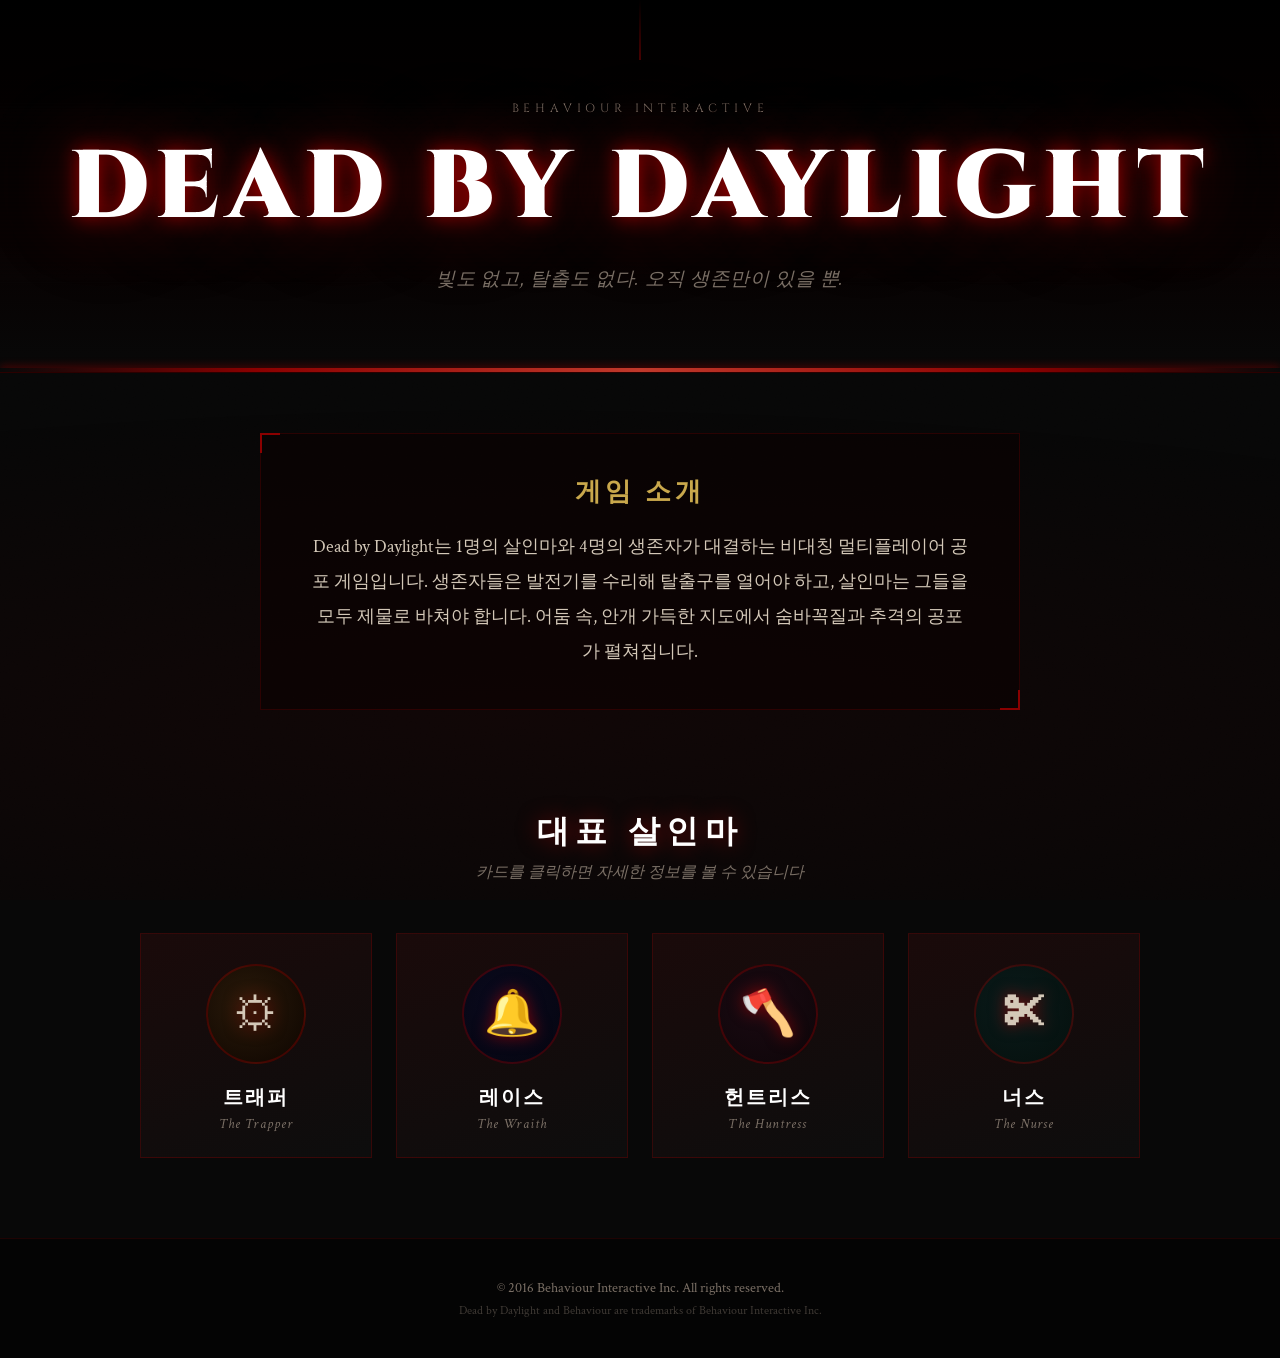
==== index.html @ eeb917d7 "Add Dead by Daylight homepage Co-Authored-By: Claude Sonnet 4.6 <noreply@anthropic.com>" ====
<!DOCTYPE html>
<html lang="ko">
<head>
  <meta charset="UTF-8" />
  <meta name="viewport" content="width=device-width, initial-scale=1.0" />
  <title>Dead by Daylight</title>
  <link rel="stylesheet" href="style.css" />
</head>
<body>

  <!-- 배경 안개 레이어 -->
  <div class="fog fog1"></div>
  <div class="fog fog2"></div>

  <!-- 헤더 -->
  <header>
    <div class="header-content">
      <p class="header-sub">BEHAVIOUR INTERACTIVE</p>
      <h1 class="title">DEAD BY DAYLIGHT</h1>
      <p class="header-desc">빛도 없고, 탈출도 없다. 오직 생존만이 있을 뿐.</p>
    </div>
    <div class="blood-drip"></div>
  </header>

  <!-- 소개 섹션 -->
  <section class="intro">
    <div class="intro-box">
      <h2>게임 소개</h2>
      <p>
        Dead by Daylight는 1명의 살인마와 4명의 생존자가 대결하는 비대칭 멀티플레이어 공포 게임입니다.
        생존자들은 발전기를 수리해 탈출구를 열어야 하고, 살인마는 그들을 모두 제물로 바쳐야 합니다.
        어둠 속, 안개 가득한 지도에서 숨바꼭질과 추격의 공포가 펼쳐집니다.
      </p>
    </div>
  </section>

  <!-- 살인마 섹션 -->
  <section class="killers-section">
    <h2 class="section-title">대표 살인마</h2>
    <p class="section-sub">카드를 클릭하면 자세한 정보를 볼 수 있습니다</p>
    <div class="killers-grid">

      <div class="killer-card" data-killer="trapper">
        <div class="card-icon trapper-icon">
          <div class="icon-symbol">⚙</div>
        </div>
        <div class="card-info">
          <h3>트래퍼</h3>
          <p class="card-sub">The Trapper</p>
        </div>
        <div class="card-overlay">클릭하여 보기</div>
      </div>

      <div class="killer-card" data-killer="wraith">
        <div class="card-icon wraith-icon">
          <div class="icon-symbol">🔔</div>
        </div>
        <div class="card-info">
          <h3>레이스</h3>
          <p class="card-sub">The Wraith</p>
        </div>
        <div class="card-overlay">클릭하여 보기</div>
      </div>

      <div class="killer-card" data-killer="huntress">
        <div class="card-icon huntress-icon">
          <div class="icon-symbol">🪓</div>
        </div>
        <div class="card-info">
          <h3>헌트리스</h3>
          <p class="card-sub">The Huntress</p>
        </div>
        <div class="card-overlay">클릭하여 보기</div>
      </div>

      <div class="killer-card" data-killer="nurse">
        <div class="card-icon nurse-icon">
          <div class="icon-symbol">✂</div>
        </div>
        <div class="card-info">
          <h3>너스</h3>
          <p class="card-sub">The Nurse</p>
        </div>
        <div class="card-overlay">클릭하여 보기</div>
      </div>

    </div>
  </section>

  <!-- 모달 -->
  <div class="modal-overlay" id="modal">
    <div class="modal-box">
      <button class="modal-close" id="modalClose">✕</button>
      <div class="modal-inner">
        <div class="modal-portrait" id="modalPortrait">
          <div class="portrait-icon" id="portraitIcon"></div>
        </div>
        <div class="modal-details">
          <p class="modal-en" id="modalEn"></p>
          <h2 class="modal-name" id="modalName"></h2>
          <div class="modal-divider"></div>
          <p class="modal-power-label">고유 능력</p>
          <p class="modal-power" id="modalPower"></p>
          <div class="modal-divider"></div>
          <p class="modal-desc" id="modalDesc"></p>
        </div>
      </div>
    </div>
  </div>

  <!-- 푸터 -->
  <footer>
    <p>© 2016 Behaviour Interactive Inc. All rights reserved.</p>
    <p class="footer-sub">Dead by Daylight and Behaviour are trademarks of Behaviour Interactive Inc.</p>
  </footer>

  <script src="script.js"></script>
</body>
</html>
---- style.css ----
@import url('https://fonts.googleapis.com/css2?family=Cinzel:wght@400;700;900&family=Crimson+Text:ital,wght@0,400;0,600;1,400&display=swap');

*, *::before, *::after {
  box-sizing: border-box;
  margin: 0;
  padding: 0;
}

:root {
  --red: #8b0000;
  --red-light: #c0392b;
  --red-glow: #ff2200;
  --gold: #c9a84c;
  --dark: #080808;
  --dark2: #111111;
  --dark3: #1a1a1a;
  --fog: rgba(30, 10, 10, 0.85);
  --text: #d4c8b8;
  --text-dim: #7a6f65;
}

html {
  scroll-behavior: smooth;
}

body {
  background-color: var(--dark);
  color: var(--text);
  font-family: 'Crimson Text', serif;
  overflow-x: hidden;
  min-height: 100vh;
}

/* 안개 애니메이션 */
.fog {
  position: fixed;
  top: 0; left: 0;
  width: 200%;
  height: 100%;
  pointer-events: none;
  z-index: 0;
  background: radial-gradient(ellipse at center, transparent 30%, rgba(8,0,0,0.6) 100%);
}
.fog1 {
  background: url("data:image/svg+xml,%3Csvg xmlns='http://www.w3.org/2000/svg' width='800' height='600'%3E%3Cfilter id='noise'%3E%3CfeTurbulence type='fractalNoise' baseFrequency='0.65' numOctaves='3' stitchTiles='stitch'/%3E%3C/filter%3E%3Crect width='800' height='600' filter='url(%23noise)' opacity='0.06'/%3E%3C/svg%3E") repeat;
  opacity: 0.15;
  animation: driftFog1 40s linear infinite;
}
.fog2 {
  background: radial-gradient(ellipse 80% 50% at 20% 80%, rgba(80,0,0,0.12) 0%, transparent 70%),
              radial-gradient(ellipse 60% 40% at 80% 20%, rgba(60,0,0,0.1) 0%, transparent 70%);
  animation: driftFog2 60s linear infinite;
}
@keyframes driftFog1 {
  0% { transform: translateX(0); }
  100% { transform: translateX(-50%); }
}
@keyframes driftFog2 {
  0% { transform: translateX(0) translateY(0); }
  50% { transform: translateX(-5%) translateY(3%); }
  100% { transform: translateX(0) translateY(0); }
}

/* 헤더 */
header {
  position: relative;
  text-align: center;
  padding: 100px 20px 80px;
  background:
    linear-gradient(to bottom, rgba(0,0,0,0.95) 0%, rgba(8,0,0,0.8) 60%, var(--dark) 100%),
    repeating-linear-gradient(
      0deg,
      transparent,
      transparent 2px,
      rgba(139,0,0,0.03) 2px,
      rgba(139,0,0,0.03) 4px
    );
  border-bottom: 1px solid rgba(139,0,0,0.3);
  overflow: hidden;
  z-index: 1;
}

header::before {
  content: '';
  position: absolute;
  top: 0; left: 50%;
  transform: translateX(-50%);
  width: 1px;
  height: 60px;
  background: linear-gradient(to bottom, transparent, var(--red));
}

.header-content {
  position: relative;
  z-index: 2;
}

.header-sub {
  font-family: 'Cinzel', serif;
  font-size: 0.75rem;
  letter-spacing: 0.4em;
  color: var(--text-dim);
  margin-bottom: 20px;
}

.title {
  font-family: 'Cinzel', serif;
  font-size: clamp(2.5rem, 8vw, 6rem);
  font-weight: 900;
  letter-spacing: 0.08em;
  color: #fff;
  text-shadow:
    0 0 20px rgba(200,0,0,0.8),
    0 0 60px rgba(139,0,0,0.5),
    0 0 100px rgba(139,0,0,0.3);
  line-height: 1.1;
  margin-bottom: 24px;
}

.header-desc {
  font-size: 1.2rem;
  font-style: italic;
  color: var(--text-dim);
  letter-spacing: 0.05em;
}

.blood-drip {
  position: absolute;
  bottom: 0; left: 0; right: 0;
  height: 4px;
  background: linear-gradient(to right,
    transparent 0%, var(--red) 20%,
    var(--red-light) 50%,
    var(--red) 80%, transparent 100%);
  box-shadow: 0 0 10px var(--red);
}

/* 소개 */
.intro {
  position: relative;
  z-index: 1;
  padding: 60px 20px;
  display: flex;
  justify-content: center;
}

.intro-box {
  max-width: 760px;
  text-align: center;
  padding: 40px 50px;
  border: 1px solid rgba(139,0,0,0.25);
  background: rgba(10,0,0,0.5);
  position: relative;
}

.intro-box::before,
.intro-box::after {
  content: '';
  position: absolute;
  width: 20px; height: 20px;
  border-color: var(--red);
  border-style: solid;
}
.intro-box::before {
  top: -1px; left: -1px;
  border-width: 2px 0 0 2px;
}
.intro-box::after {
  bottom: -1px; right: -1px;
  border-width: 0 2px 2px 0;
}

.intro-box h2 {
  font-family: 'Cinzel', serif;
  font-size: 1.6rem;
  color: var(--gold);
  letter-spacing: 0.15em;
  margin-bottom: 20px;
}

.intro-box p {
  font-size: 1.15rem;
  line-height: 1.9;
  color: var(--text);
}

/* 살인마 섹션 */
.killers-section {
  position: relative;
  z-index: 1;
  padding: 40px 20px 80px;
  text-align: center;
}

.section-title {
  font-family: 'Cinzel', serif;
  font-size: 2rem;
  color: #fff;
  letter-spacing: 0.2em;
  margin-bottom: 8px;
  text-shadow: 0 0 20px rgba(200,0,0,0.5);
}

.section-sub {
  color: var(--text-dim);
  font-style: italic;
  margin-bottom: 50px;
  font-size: 1rem;
}

.killers-grid {
  display: grid;
  grid-template-columns: repeat(auto-fit, minmax(220px, 1fr));
  gap: 24px;
  max-width: 1000px;
  margin: 0 auto;
}

/* 킬러 카드 */
.killer-card {
  position: relative;
  background: linear-gradient(160deg, #1a0a0a 0%, #0d0d0d 100%);
  border: 1px solid rgba(139,0,0,0.3);
  cursor: pointer;
  overflow: hidden;
  transition: transform 0.3s ease, box-shadow 0.3s ease, border-color 0.3s ease;
  padding: 30px 20px 24px;
}

.killer-card::before {
  content: '';
  position: absolute;
  top: 0; left: 0; right: 0;
  height: 2px;
  background: linear-gradient(to right, transparent, var(--red), transparent);
  transform: scaleX(0);
  transition: transform 0.3s ease;
}

.killer-card:hover {
  transform: translateY(-6px);
  border-color: var(--red);
  box-shadow: 0 8px 30px rgba(139,0,0,0.4), 0 0 60px rgba(139,0,0,0.1);
}

.killer-card:hover::before {
  transform: scaleX(1);
}

.card-icon {
  width: 100px;
  height: 100px;
  border-radius: 50%;
  margin: 0 auto 20px;
  display: flex;
  align-items: center;
  justify-content: center;
  position: relative;
  border: 2px solid rgba(139,0,0,0.4);
  transition: box-shadow 0.3s ease;
}

.killer-card:hover .card-icon {
  box-shadow: 0 0 20px rgba(139,0,0,0.6);
}

.trapper-icon  { background: radial-gradient(circle at 40% 40%, #2a1a0a, #0d0500); }
.wraith-icon   { background: radial-gradient(circle at 40% 40%, #0a0a1e, #050510); }
.huntress-icon { background: radial-gradient(circle at 40% 40%, #1a0a12, #0d0508); }
.nurse-icon    { background: radial-gradient(circle at 40% 40%, #0a1a1a, #05100d); }

.icon-symbol {
  font-size: 2.8rem;
  filter: drop-shadow(0 0 8px rgba(200,0,0,0.6));
}

.card-info h3 {
  font-family: 'Cinzel', serif;
  font-size: 1.25rem;
  color: #fff;
  margin-bottom: 4px;
  letter-spacing: 0.1em;
}

.card-sub {
  font-size: 0.85rem;
  color: var(--text-dim);
  letter-spacing: 0.08em;
  font-style: italic;
}

.card-overlay {
  position: absolute;
  inset: 0;
  background: rgba(100,0,0,0.0);
  display: flex;
  align-items: flex-end;
  justify-content: center;
  padding-bottom: 16px;
  font-size: 0.8rem;
  letter-spacing: 0.1em;
  color: rgba(255,255,255,0);
  transition: all 0.3s ease;
}

.killer-card:hover .card-overlay {
  background: rgba(100,0,0,0.08);
  color: rgba(200,150,150,0.8);
}

/* 모달 */
.modal-overlay {
  position: fixed;
  inset: 0;
  background: rgba(0,0,0,0.88);
  z-index: 1000;
  display: flex;
  align-items: center;
  justify-content: center;
  padding: 20px;
  opacity: 0;
  pointer-events: none;
  transition: opacity 0.3s ease;
}

.modal-overlay.active {
  opacity: 1;
  pointer-events: all;
}

.modal-box {
  position: relative;
  background: linear-gradient(135deg, #120505 0%, #0a0a0a 50%, #050512 100%);
  border: 1px solid rgba(139,0,0,0.5);
  max-width: 750px;
  width: 100%;
  box-shadow:
    0 0 40px rgba(139,0,0,0.3),
    0 20px 60px rgba(0,0,0,0.8);
  transform: translateY(20px) scale(0.97);
  transition: transform 0.3s ease;
  overflow: hidden;
}

.modal-overlay.active .modal-box {
  transform: translateY(0) scale(1);
}

.modal-box::before {
  content: '';
  position: absolute;
  top: 0; left: 0; right: 0;
  height: 2px;
  background: linear-gradient(to right, transparent, var(--red-light), transparent);
}

.modal-close {
  position: absolute;
  top: 14px; right: 16px;
  background: none;
  border: 1px solid rgba(139,0,0,0.3);
  color: var(--text-dim);
  width: 32px; height: 32px;
  cursor: pointer;
  font-size: 0.9rem;
  transition: all 0.2s;
  z-index: 10;
}

.modal-close:hover {
  border-color: var(--red);
  color: #fff;
  background: rgba(139,0,0,0.2);
}

.modal-inner {
  display: flex;
  gap: 0;
}

/* 초상화 영역 */
.modal-portrait {
  width: 240px;
  min-height: 340px;
  flex-shrink: 0;
  display: flex;
  align-items: center;
  justify-content: center;
  position: relative;
  overflow: hidden;
}

.modal-portrait::after {
  content: '';
  position: absolute;
  right: 0; top: 0; bottom: 0;
  width: 1px;
  background: linear-gradient(to bottom, transparent, var(--red), transparent);
}

.portrait-icon {
  font-size: 7rem;
  filter: drop-shadow(0 0 20px rgba(200,0,0,0.7));
  animation: pulseGlow 3s ease-in-out infinite;
}

@keyframes pulseGlow {
  0%, 100% { filter: drop-shadow(0 0 15px rgba(200,0,0,0.6)); }
  50% { filter: drop-shadow(0 0 30px rgba(200,0,0,0.9)); }
}

/* 모달 내용 */
.modal-details {
  flex: 1;
  padding: 40px 36px 36px;
}

.modal-en {
  font-size: 0.8rem;
  letter-spacing: 0.3em;
  color: var(--red-light);
  margin-bottom: 6px;
  text-transform: uppercase;
}

.modal-name {
  font-family: 'Cinzel', serif;
  font-size: 2.2rem;
  color: #fff;
  font-weight: 700;
  margin-bottom: 20px;
  text-shadow: 0 0 15px rgba(200,0,0,0.4);
}

.modal-divider {
  height: 1px;
  background: linear-gradient(to right, var(--red), transparent);
  margin: 16px 0;
}

.modal-power-label {
  font-size: 0.78rem;
  letter-spacing: 0.2em;
  color: var(--gold);
  margin-bottom: 6px;
  text-transform: uppercase;
}

.modal-power {
  font-size: 1rem;
  color: var(--text);
  font-weight: 600;
  margin-bottom: 4px;
}

.modal-desc {
  font-size: 1.05rem;
  line-height: 1.85;
  color: #9e9088;
  font-style: italic;
}

/* 배경 테마별 */
.modal-portrait.trapper-bg  { background: radial-gradient(circle at center, #2a1500 0%, #080300 100%); }
.modal-portrait.wraith-bg   { background: radial-gradient(circle at center, #050520 0%, #020208 100%); }
.modal-portrait.huntress-bg { background: radial-gradient(circle at center, #200510 0%, #080202 100%); }
.modal-portrait.nurse-bg    { background: radial-gradient(circle at center, #051515 0%, #020808 100%); }

/* 푸터 */
footer {
  position: relative;
  z-index: 1;
  text-align: center;
  padding: 40px 20px;
  border-top: 1px solid rgba(139,0,0,0.2);
  color: var(--text-dim);
  font-size: 0.85rem;
  background: rgba(0,0,0,0.5);
}

.footer-sub {
  margin-top: 6px;
  font-size: 0.75rem;
  opacity: 0.5;
}

/* 반응형 */
@media (max-width: 600px) {
  .modal-inner { flex-direction: column; }
  .modal-portrait { width: 100%; min-height: 180px; }
  .modal-portrait::after { display: none; }
  .intro-box { padding: 28px 24px; }
}
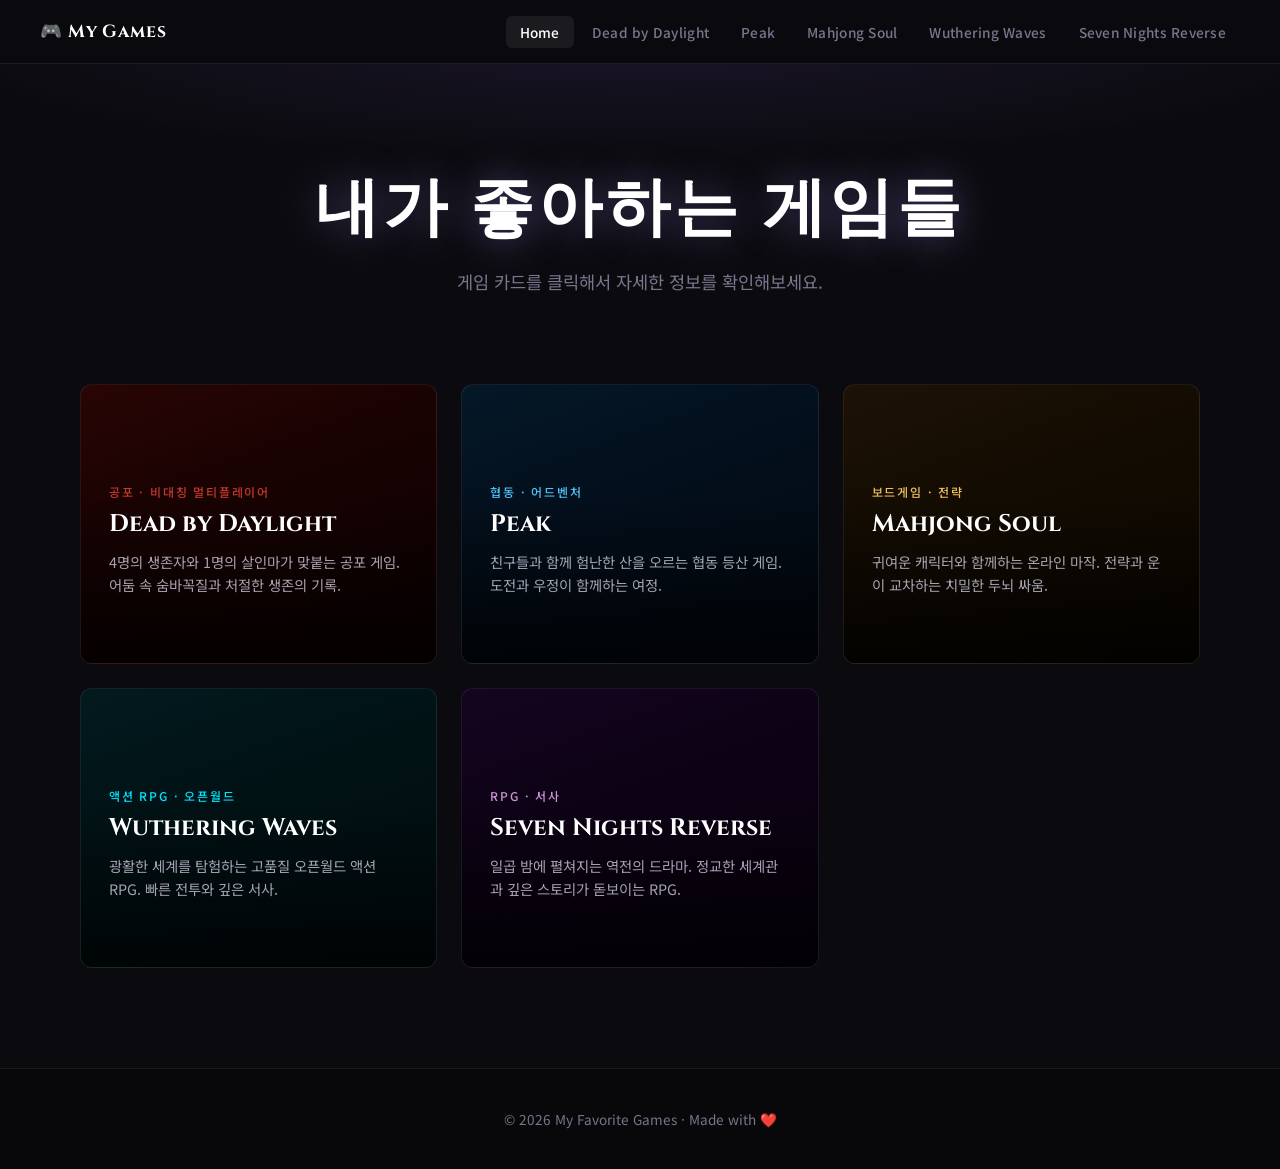
==== commit 37540415: "Rebuild site as multi-game showcase with navigation Replace single DBD page with a full multi-game w" ====
--- a/index.html
+++ b/index.html
@@ -3,115 +3,82 @@
 <head>
   <meta charset="UTF-8" />
   <meta name="viewport" content="width=device-width, initial-scale=1.0" />
-  <title>Dead by Daylight</title>
+  <title>My Favorite Games</title>
   <link rel="stylesheet" href="style.css" />
 </head>
 <body>
 
-  <!-- 배경 안개 레이어 -->
-  <div class="fog fog1"></div>
-  <div class="fog fog2"></div>
+  <nav class="navbar">
+    <div class="nav-logo">🎮 My Games</div>
+    <ul class="nav-links">
+      <li><a href="index.html" class="active">Home</a></li>
+      <li><a href="dbd.html">Dead by Daylight</a></li>
+      <li><a href="peak.html">Peak</a></li>
+      <li><a href="mahjong.html">Mahjong Soul</a></li>
+      <li><a href="wuthering.html">Wuthering Waves</a></li>
+      <li><a href="seven.html">Seven Nights Reverse</a></li>
+    </ul>
+    <div class="hamburger" onclick="toggleMenu()">&#9776;</div>
+  </nav>
 
-  <!-- 헤더 -->
-  <header>
-    <div class="header-content">
-      <p class="header-sub">BEHAVIOUR INTERACTIVE</p>
-      <h1 class="title">DEAD BY DAYLIGHT</h1>
-      <p class="header-desc">빛도 없고, 탈출도 없다. 오직 생존만이 있을 뿐.</p>
-    </div>
-    <div class="blood-drip"></div>
-  </header>
+  <main>
+    <section class="hero">
+      <h1>내가 좋아하는 게임들</h1>
+      <p>게임 카드를 클릭해서 자세한 정보를 확인해보세요.</p>
+    </section>
 
-  <!-- 소개 섹션 -->
-  <section class="intro">
-    <div class="intro-box">
-      <h2>게임 소개</h2>
-      <p>
-        Dead by Daylight는 1명의 살인마와 4명의 생존자가 대결하는 비대칭 멀티플레이어 공포 게임입니다.
-        생존자들은 발전기를 수리해 탈출구를 열어야 하고, 살인마는 그들을 모두 제물로 바쳐야 합니다.
-        어둠 속, 안개 가득한 지도에서 숨바꼭질과 추격의 공포가 펼쳐집니다.
-      </p>
-    </div>
-  </section>
+    <section class="game-grid">
 
-  <!-- 살인마 섹션 -->
-  <section class="killers-section">
-    <h2 class="section-title">대표 살인마</h2>
-    <p class="section-sub">카드를 클릭하면 자세한 정보를 볼 수 있습니다</p>
-    <div class="killers-grid">
+      <a href="dbd.html" class="game-card dbd">
+        <div class="card-overlay">
+          <div class="card-genre">공포 · 비대칭 멀티플레이어</div>
+          <h2>Dead by Daylight</h2>
+          <p>4명의 생존자와 1명의 살인마가 맞붙는 공포 게임. 어둠 속 숨바꼭질과 처절한 생존의 기록.</p>
+          <span class="card-btn">자세히 보기 →</span>
+        </div>
+      </a>
 
-      <div class="killer-card" data-killer="trapper">
-        <div class="card-icon trapper-icon">
-          <div class="icon-symbol">⚙</div>
+      <a href="peak.html" class="game-card peak">
+        <div class="card-overlay">
+          <div class="card-genre">협동 · 어드벤처</div>
+          <h2>Peak</h2>
+          <p>친구들과 함께 험난한 산을 오르는 협동 등산 게임. 도전과 우정이 함께하는 여정.</p>
+          <span class="card-btn">자세히 보기 →</span>
         </div>
-        <div class="card-info">
-          <h3>트래퍼</h3>
-          <p class="card-sub">The Trapper</p>
+      </a>
+
+      <a href="mahjong.html" class="game-card mahjong">
+        <div class="card-overlay">
+          <div class="card-genre">보드게임 · 전략</div>
+          <h2>Mahjong Soul</h2>
+          <p>귀여운 캐릭터와 함께하는 온라인 마작. 전략과 운이 교차하는 치밀한 두뇌 싸움.</p>
+          <span class="card-btn">자세히 보기 →</span>
         </div>
-        <div class="card-overlay">클릭하여 보기</div>
-      </div>
+      </a>
 
-      <div class="killer-card" data-killer="wraith">
-        <div class="card-icon wraith-icon">
-          <div class="icon-symbol">🔔</div>
+      <a href="wuthering.html" class="game-card wuthering">
+        <div class="card-overlay">
+          <div class="card-genre">액션 RPG · 오픈월드</div>
+          <h2>Wuthering Waves</h2>
+          <p>광활한 세계를 탐험하는 고품질 오픈월드 액션 RPG. 빠른 전투와 깊은 서사.</p>
+          <span class="card-btn">자세히 보기 →</span>
         </div>
-        <div class="card-info">
-          <h3>레이스</h3>
-          <p class="card-sub">The Wraith</p>
+      </a>
+
+      <a href="seven.html" class="game-card seven">
+        <div class="card-overlay">
+          <div class="card-genre">RPG · 서사</div>
+          <h2>Seven Nights Reverse</h2>
+          <p>일곱 밤에 펼쳐지는 역전의 드라마. 정교한 세계관과 깊은 스토리가 돋보이는 RPG.</p>
+          <span class="card-btn">자세히 보기 →</span>
         </div>
-        <div class="card-overlay">클릭하여 보기</div>
-      </div>
+      </a>
 
-      <div class="killer-card" data-killer="huntress">
-        <div class="card-icon huntress-icon">
-          <div class="icon-symbol">🪓</div>
-        </div>
-        <div class="card-info">
-          <h3>헌트리스</h3>
-          <p class="card-sub">The Huntress</p>
-        </div>
-        <div class="card-overlay">클릭하여 보기</div>
-      </div>
+    </section>
+  </main>
 
-      <div class="killer-card" data-killer="nurse">
-        <div class="card-icon nurse-icon">
-          <div class="icon-symbol">✂</div>
-        </div>
-        <div class="card-info">
-          <h3>너스</h3>
-          <p class="card-sub">The Nurse</p>
-        </div>
-        <div class="card-overlay">클릭하여 보기</div>
-      </div>
-
-    </div>
-  </section>
-
-  <!-- 모달 -->
-  <div class="modal-overlay" id="modal">
-    <div class="modal-box">
-      <button class="modal-close" id="modalClose">✕</button>
-      <div class="modal-inner">
-        <div class="modal-portrait" id="modalPortrait">
-          <div class="portrait-icon" id="portraitIcon"></div>
-        </div>
-        <div class="modal-details">
-          <p class="modal-en" id="modalEn"></p>
-          <h2 class="modal-name" id="modalName"></h2>
-          <div class="modal-divider"></div>
-          <p class="modal-power-label">고유 능력</p>
-          <p class="modal-power" id="modalPower"></p>
-          <div class="modal-divider"></div>
-          <p class="modal-desc" id="modalDesc"></p>
-        </div>
-      </div>
-    </div>
-  </div>
-
-  <!-- 푸터 -->
   <footer>
-    <p>© 2016 Behaviour Interactive Inc. All rights reserved.</p>
-    <p class="footer-sub">Dead by Daylight and Behaviour are trademarks of Behaviour Interactive Inc.</p>
+    <p>© 2026 My Favorite Games · Made with ❤️</p>
   </footer>
 
   <script src="script.js"></script>
--- a/style.css
+++ b/style.css
@@ -1,493 +1,430 @@
-@import url('https://fonts.googleapis.com/css2?family=Cinzel:wght@400;700;900&family=Crimson+Text:ital,wght@0,400;0,600;1,400&display=swap');
-
-*, *::before, *::after {
-  box-sizing: border-box;
-  margin: 0;
-  padding: 0;
-}
+@import url('https://fonts.googleapis.com/css2?family=Cinzel:wght@400;700;900&family=Noto+Sans+KR:wght@300;400;500;700&display=swap');
+
+*, *::before, *::after { box-sizing: border-box; margin: 0; padding: 0; }
 
 :root {
-  --red: #8b0000;
-  --red-light: #c0392b;
-  --red-glow: #ff2200;
-  --gold: #c9a84c;
-  --dark: #080808;
-  --dark2: #111111;
-  --dark3: #1a1a1a;
-  --fog: rgba(30, 10, 10, 0.85);
-  --text: #d4c8b8;
-  --text-dim: #7a6f65;
-}
-
-html {
-  scroll-behavior: smooth;
-}
+  --dark:   #0b0b0f;
+  --dark2:  #13131a;
+  --dark3:  #1c1c28;
+  --border: rgba(255,255,255,0.08);
+  --text:   #d8d4e8;
+  --dim:    #7a748c;
+  --accent: #a78bfa;
+}
+
+html { scroll-behavior: smooth; }
 
 body {
-  background-color: var(--dark);
+  background: var(--dark);
   color: var(--text);
-  font-family: 'Crimson Text', serif;
+  font-family: 'Noto Sans KR', sans-serif;
+  min-height: 100vh;
   overflow-x: hidden;
-  min-height: 100vh;
-}
-
-/* 안개 애니메이션 */
-.fog {
-  position: fixed;
-  top: 0; left: 0;
-  width: 200%;
-  height: 100%;
-  pointer-events: none;
-  z-index: 0;
-  background: radial-gradient(ellipse at center, transparent 30%, rgba(8,0,0,0.6) 100%);
-}
-.fog1 {
-  background: url("data:image/svg+xml,%3Csvg xmlns='http://www.w3.org/2000/svg' width='800' height='600'%3E%3Cfilter id='noise'%3E%3CfeTurbulence type='fractalNoise' baseFrequency='0.65' numOctaves='3' stitchTiles='stitch'/%3E%3C/filter%3E%3Crect width='800' height='600' filter='url(%23noise)' opacity='0.06'/%3E%3C/svg%3E") repeat;
-  opacity: 0.15;
-  animation: driftFog1 40s linear infinite;
-}
-.fog2 {
-  background: radial-gradient(ellipse 80% 50% at 20% 80%, rgba(80,0,0,0.12) 0%, transparent 70%),
-              radial-gradient(ellipse 60% 40% at 80% 20%, rgba(60,0,0,0.1) 0%, transparent 70%);
-  animation: driftFog2 60s linear infinite;
-}
-@keyframes driftFog1 {
-  0% { transform: translateX(0); }
-  100% { transform: translateX(-50%); }
-}
-@keyframes driftFog2 {
-  0% { transform: translateX(0) translateY(0); }
-  50% { transform: translateX(-5%) translateY(3%); }
-  100% { transform: translateX(0) translateY(0); }
-}
-
-/* 헤더 */
-header {
+}
+
+/* ── NAVBAR ─────────────────────────────────── */
+.navbar {
+  position: sticky;
+  top: 0;
+  z-index: 500;
+  display: flex;
+  align-items: center;
+  justify-content: space-between;
+  padding: 0 40px;
+  height: 64px;
+  background: rgba(11,11,15,0.92);
+  backdrop-filter: blur(12px);
+  border-bottom: 1px solid var(--border);
+}
+
+.nav-logo {
+  font-family: 'Cinzel', serif;
+  font-size: 1.1rem;
+  font-weight: 700;
+  color: #fff;
+  letter-spacing: 0.05em;
+  white-space: nowrap;
+}
+
+.nav-links {
+  display: flex;
+  gap: 4px;
+  list-style: none;
+  flex-wrap: wrap;
+  justify-content: flex-end;
+}
+
+.nav-links a {
+  display: block;
+  padding: 6px 14px;
+  color: var(--dim);
+  text-decoration: none;
+  font-size: 0.85rem;
+  font-weight: 500;
+  letter-spacing: 0.02em;
+  border-radius: 6px;
+  transition: color 0.2s, background 0.2s;
+  white-space: nowrap;
+}
+
+.nav-links a:hover,
+.nav-links a.active {
+  color: #fff;
+  background: rgba(255,255,255,0.07);
+}
+
+.hamburger {
+  display: none;
+  font-size: 1.5rem;
+  cursor: pointer;
+  color: var(--text);
+  user-select: none;
+}
+
+/* ── HOME HERO ───────────────────────────────── */
+.hero {
+  text-align: center;
+  padding: 100px 20px 70px;
+  background: radial-gradient(ellipse 80% 60% at 50% -10%, rgba(120,80,200,0.15) 0%, transparent 70%);
+}
+
+.hero h1 {
+  font-family: 'Cinzel', serif;
+  font-size: clamp(2rem, 6vw, 4rem);
+  font-weight: 900;
+  color: #fff;
+  letter-spacing: 0.06em;
+  margin-bottom: 16px;
+  text-shadow: 0 0 40px rgba(167,139,250,0.4);
+}
+
+.hero p {
+  font-size: 1.1rem;
+  color: var(--dim);
+}
+
+/* ── GAME GRID ───────────────────────────────── */
+.game-grid {
+  display: grid;
+  grid-template-columns: repeat(auto-fill, minmax(300px, 1fr));
+  gap: 24px;
+  max-width: 1200px;
+  margin: 0 auto;
+  padding: 20px 40px 100px;
+}
+
+.game-card {
+  position: relative;
+  display: block;
+  text-decoration: none;
+  border-radius: 12px;
+  overflow: hidden;
+  min-height: 280px;
+  border: 1px solid var(--border);
+  transition: transform 0.3s ease, box-shadow 0.3s ease, border-color 0.3s ease;
+}
+
+.game-card:hover {
+  transform: translateY(-6px);
+}
+
+/* 게임별 배경 그라디언트 */
+.game-card.dbd {
+  background: linear-gradient(160deg, #2a0505 0%, #180202 40%, #0d0000 100%);
+  --card-accent: #c0392b;
+}
+.game-card.dbd:hover { box-shadow: 0 12px 40px rgba(192,57,43,0.3); border-color: rgba(192,57,43,0.4); }
+
+.game-card.peak {
+  background: linear-gradient(160deg, #051828 0%, #030f1c 40%, #020810 100%);
+  --card-accent: #4fc3f7;
+}
+.game-card.peak:hover { box-shadow: 0 12px 40px rgba(79,195,247,0.25); border-color: rgba(79,195,247,0.35); }
+
+.game-card.mahjong {
+  background: linear-gradient(160deg, #1e1205 0%, #130c02 40%, #0a0600 100%);
+  --card-accent: #f0c060;
+}
+.game-card.mahjong:hover { box-shadow: 0 12px 40px rgba(240,192,96,0.25); border-color: rgba(240,192,96,0.35); }
+
+.game-card.wuthering {
+  background: linear-gradient(160deg, #021a1e 0%, #011215 40%, #000c0e 100%);
+  --card-accent: #00e5ff;
+}
+.game-card.wuthering:hover { box-shadow: 0 12px 40px rgba(0,229,255,0.25); border-color: rgba(0,229,255,0.35); }
+
+.game-card.seven {
+  background: linear-gradient(160deg, #140520 0%, #0d0215 40%, #07010e 100%);
+  --card-accent: #ce93d8;
+}
+.game-card.seven:hover { box-shadow: 0 12px 40px rgba(206,147,216,0.25); border-color: rgba(206,147,216,0.35); }
+
+.game-card .card-overlay {
+  position: absolute;
+  inset: 0;
+  display: flex;
+  flex-direction: column;
+  justify-content: flex-end;
+  padding: 28px 28px 32px;
+  background: linear-gradient(to top, rgba(0,0,0,0.7) 0%, transparent 60%);
+}
+
+.card-genre {
+  font-size: 0.75rem;
+  letter-spacing: 0.15em;
+  text-transform: uppercase;
+  color: var(--card-accent);
+  margin-bottom: 8px;
+  font-weight: 500;
+}
+
+.game-card h2 {
+  font-family: 'Cinzel', serif;
+  font-size: 1.5rem;
+  color: #fff;
+  margin-bottom: 10px;
+  font-weight: 700;
+}
+
+.game-card p {
+  font-size: 0.9rem;
+  color: rgba(220,215,235,0.75);
+  line-height: 1.6;
+  margin-bottom: 16px;
+}
+
+.card-btn {
+  display: inline-block;
+  font-size: 0.8rem;
+  color: var(--card-accent);
+  letter-spacing: 0.05em;
+  font-weight: 500;
+  opacity: 0;
+  transform: translateX(-8px);
+  transition: opacity 0.25s, transform 0.25s;
+}
+
+.game-card:hover .card-btn {
+  opacity: 1;
+  transform: translateX(0);
+}
+
+/* ── GAME PAGE COMMON ────────────────────────── */
+.page-hero {
   position: relative;
   text-align: center;
-  padding: 100px 20px 80px;
-  background:
-    linear-gradient(to bottom, rgba(0,0,0,0.95) 0%, rgba(8,0,0,0.8) 60%, var(--dark) 100%),
-    repeating-linear-gradient(
-      0deg,
-      transparent,
-      transparent 2px,
-      rgba(139,0,0,0.03) 2px,
-      rgba(139,0,0,0.03) 4px
-    );
-  border-bottom: 1px solid rgba(139,0,0,0.3);
+  padding: 90px 24px 70px;
   overflow: hidden;
-  z-index: 1;
-}
-
-header::before {
+  border-bottom: 1px solid var(--border);
+}
+
+.page-hero::before {
   content: '';
   position: absolute;
-  top: 0; left: 50%;
-  transform: translateX(-50%);
-  width: 1px;
-  height: 60px;
-  background: linear-gradient(to bottom, transparent, var(--red));
-}
-
-.header-content {
-  position: relative;
-  z-index: 2;
-}
-
-.header-sub {
-  font-family: 'Cinzel', serif;
-  font-size: 0.75rem;
-  letter-spacing: 0.4em;
-  color: var(--text-dim);
+  inset: 0;
+  background: radial-gradient(ellipse 70% 80% at 50% -20%, var(--hero-glow, rgba(120,80,200,0.2)) 0%, transparent 70%);
+  pointer-events: none;
+}
+
+.page-tag {
+  display: inline-block;
+  font-size: 0.72rem;
+  letter-spacing: 0.2em;
+  text-transform: uppercase;
+  color: var(--accent);
+  border: 1px solid var(--accent);
+  padding: 4px 14px;
+  border-radius: 20px;
+  margin-bottom: 24px;
+  opacity: 0.85;
+}
+
+.page-hero h1 {
+  font-family: 'Cinzel', serif;
+  font-size: clamp(2rem, 6vw, 4.5rem);
+  font-weight: 900;
+  color: #fff;
+  letter-spacing: 0.06em;
   margin-bottom: 20px;
-}
-
-.title {
-  font-family: 'Cinzel', serif;
-  font-size: clamp(2.5rem, 8vw, 6rem);
-  font-weight: 900;
-  letter-spacing: 0.08em;
-  color: #fff;
-  text-shadow:
-    0 0 20px rgba(200,0,0,0.8),
-    0 0 60px rgba(139,0,0,0.5),
-    0 0 100px rgba(139,0,0,0.3);
-  line-height: 1.1;
+  text-shadow: 0 0 50px var(--hero-glow, rgba(120,80,200,0.5));
+  line-height: 1.15;
+}
+
+.page-hero p {
+  font-size: 1.1rem;
+  color: var(--dim);
+  max-width: 620px;
+  margin: 0 auto;
+  line-height: 1.7;
+  font-style: italic;
+}
+
+/* ── CONTENT SECTIONS ────────────────────────── */
+.content-section {
+  max-width: 900px;
+  margin: 0 auto;
+  padding: 70px 40px;
+}
+
+.section-label {
+  font-size: 0.72rem;
+  letter-spacing: 0.25em;
+  text-transform: uppercase;
+  color: var(--accent);
+  margin-bottom: 12px;
+  font-weight: 500;
+}
+
+.content-section h2 {
+  font-family: 'Cinzel', serif;
+  font-size: 1.8rem;
+  color: #fff;
   margin-bottom: 24px;
-}
-
-.header-desc {
-  font-size: 1.2rem;
-  font-style: italic;
-  color: var(--text-dim);
-  letter-spacing: 0.05em;
-}
-
-.blood-drip {
-  position: absolute;
-  bottom: 0; left: 0; right: 0;
-  height: 4px;
-  background: linear-gradient(to right,
-    transparent 0%, var(--red) 20%,
-    var(--red-light) 50%,
-    var(--red) 80%, transparent 100%);
-  box-shadow: 0 0 10px var(--red);
-}
-
-/* 소개 */
-.intro {
-  position: relative;
-  z-index: 1;
-  padding: 60px 20px;
-  display: flex;
-  justify-content: center;
-}
-
-.intro-box {
-  max-width: 760px;
-  text-align: center;
-  padding: 40px 50px;
-  border: 1px solid rgba(139,0,0,0.25);
-  background: rgba(10,0,0,0.5);
-  position: relative;
-}
-
-.intro-box::before,
-.intro-box::after {
-  content: '';
-  position: absolute;
-  width: 20px; height: 20px;
-  border-color: var(--red);
-  border-style: solid;
-}
-.intro-box::before {
-  top: -1px; left: -1px;
-  border-width: 2px 0 0 2px;
-}
-.intro-box::after {
-  bottom: -1px; right: -1px;
-  border-width: 0 2px 2px 0;
-}
-
-.intro-box h2 {
-  font-family: 'Cinzel', serif;
-  font-size: 1.6rem;
-  color: var(--gold);
-  letter-spacing: 0.15em;
-  margin-bottom: 20px;
-}
-
-.intro-box p {
-  font-size: 1.15rem;
-  line-height: 1.9;
+  font-weight: 700;
+}
+
+.content-section p {
+  font-size: 1.05rem;
+  line-height: 1.95;
   color: var(--text);
-}
-
-/* 살인마 섹션 */
-.killers-section {
-  position: relative;
-  z-index: 1;
-  padding: 40px 20px 80px;
-  text-align: center;
-}
-
-.section-title {
-  font-family: 'Cinzel', serif;
+  margin-bottom: 18px;
+}
+
+.divider {
+  border: none;
+  border-top: 1px solid var(--border);
+  margin: 0;
+}
+
+/* ── INFO CARDS ──────────────────────────────── */
+.info-grid {
+  display: grid;
+  grid-template-columns: repeat(auto-fill, minmax(240px, 1fr));
+  gap: 20px;
+  margin-top: 32px;
+}
+
+.info-card {
+  background: var(--dark2);
+  border: 1px solid var(--border);
+  border-radius: 10px;
+  padding: 24px 22px;
+  transition: border-color 0.2s, transform 0.2s;
+}
+
+.info-card:hover {
+  border-color: var(--accent);
+  transform: translateY(-3px);
+}
+
+.info-card-icon {
   font-size: 2rem;
-  color: #fff;
-  letter-spacing: 0.2em;
+  margin-bottom: 14px;
+}
+
+.info-card h3 {
+  font-family: 'Cinzel', serif;
+  font-size: 1rem;
+  color: #fff;
   margin-bottom: 8px;
-  text-shadow: 0 0 20px rgba(200,0,0,0.5);
-}
-
-.section-sub {
-  color: var(--text-dim);
-  font-style: italic;
-  margin-bottom: 50px;
-  font-size: 1rem;
-}
-
-.killers-grid {
-  display: grid;
-  grid-template-columns: repeat(auto-fit, minmax(220px, 1fr));
-  gap: 24px;
-  max-width: 1000px;
-  margin: 0 auto;
-}
-
-/* 킬러 카드 */
-.killer-card {
-  position: relative;
-  background: linear-gradient(160deg, #1a0a0a 0%, #0d0d0d 100%);
-  border: 1px solid rgba(139,0,0,0.3);
-  cursor: pointer;
-  overflow: hidden;
-  transition: transform 0.3s ease, box-shadow 0.3s ease, border-color 0.3s ease;
-  padding: 30px 20px 24px;
-}
-
-.killer-card::before {
-  content: '';
-  position: absolute;
-  top: 0; left: 0; right: 0;
-  height: 2px;
-  background: linear-gradient(to right, transparent, var(--red), transparent);
-  transform: scaleX(0);
-  transition: transform 0.3s ease;
-}
-
-.killer-card:hover {
-  transform: translateY(-6px);
-  border-color: var(--red);
-  box-shadow: 0 8px 30px rgba(139,0,0,0.4), 0 0 60px rgba(139,0,0,0.1);
-}
-
-.killer-card:hover::before {
-  transform: scaleX(1);
-}
-
-.card-icon {
-  width: 100px;
-  height: 100px;
-  border-radius: 50%;
-  margin: 0 auto 20px;
-  display: flex;
-  align-items: center;
-  justify-content: center;
-  position: relative;
-  border: 2px solid rgba(139,0,0,0.4);
-  transition: box-shadow 0.3s ease;
-}
-
-.killer-card:hover .card-icon {
-  box-shadow: 0 0 20px rgba(139,0,0,0.6);
-}
-
-.trapper-icon  { background: radial-gradient(circle at 40% 40%, #2a1a0a, #0d0500); }
-.wraith-icon   { background: radial-gradient(circle at 40% 40%, #0a0a1e, #050510); }
-.huntress-icon { background: radial-gradient(circle at 40% 40%, #1a0a12, #0d0508); }
-.nurse-icon    { background: radial-gradient(circle at 40% 40%, #0a1a1a, #05100d); }
-
-.icon-symbol {
-  font-size: 2.8rem;
-  filter: drop-shadow(0 0 8px rgba(200,0,0,0.6));
-}
-
-.card-info h3 {
-  font-family: 'Cinzel', serif;
-  font-size: 1.25rem;
-  color: #fff;
-  margin-bottom: 4px;
-  letter-spacing: 0.1em;
-}
-
-.card-sub {
-  font-size: 0.85rem;
-  color: var(--text-dim);
-  letter-spacing: 0.08em;
-  font-style: italic;
-}
-
-.card-overlay {
-  position: absolute;
-  inset: 0;
-  background: rgba(100,0,0,0.0);
-  display: flex;
-  align-items: flex-end;
-  justify-content: center;
-  padding-bottom: 16px;
-  font-size: 0.8rem;
-  letter-spacing: 0.1em;
-  color: rgba(255,255,255,0);
-  transition: all 0.3s ease;
-}
-
-.killer-card:hover .card-overlay {
-  background: rgba(100,0,0,0.08);
-  color: rgba(200,150,150,0.8);
-}
-
-/* 모달 */
-.modal-overlay {
-  position: fixed;
-  inset: 0;
-  background: rgba(0,0,0,0.88);
-  z-index: 1000;
-  display: flex;
-  align-items: center;
-  justify-content: center;
-  padding: 20px;
-  opacity: 0;
-  pointer-events: none;
-  transition: opacity 0.3s ease;
-}
-
-.modal-overlay.active {
-  opacity: 1;
-  pointer-events: all;
-}
-
-.modal-box {
-  position: relative;
-  background: linear-gradient(135deg, #120505 0%, #0a0a0a 50%, #050512 100%);
-  border: 1px solid rgba(139,0,0,0.5);
-  max-width: 750px;
-  width: 100%;
-  box-shadow:
-    0 0 40px rgba(139,0,0,0.3),
-    0 20px 60px rgba(0,0,0,0.8);
-  transform: translateY(20px) scale(0.97);
-  transition: transform 0.3s ease;
-  overflow: hidden;
-}
-
-.modal-overlay.active .modal-box {
-  transform: translateY(0) scale(1);
-}
-
-.modal-box::before {
-  content: '';
-  position: absolute;
-  top: 0; left: 0; right: 0;
-  height: 2px;
-  background: linear-gradient(to right, transparent, var(--red-light), transparent);
-}
-
-.modal-close {
-  position: absolute;
-  top: 14px; right: 16px;
-  background: none;
-  border: 1px solid rgba(139,0,0,0.3);
-  color: var(--text-dim);
-  width: 32px; height: 32px;
-  cursor: pointer;
-  font-size: 0.9rem;
-  transition: all 0.2s;
-  z-index: 10;
-}
-
-.modal-close:hover {
-  border-color: var(--red);
-  color: #fff;
-  background: rgba(139,0,0,0.2);
-}
-
-.modal-inner {
+}
+
+.info-card p {
+  font-size: 0.88rem;
+  color: var(--dim);
+  line-height: 1.7;
+  margin: 0;
+}
+
+/* ── HIGHLIGHT BOX ───────────────────────────── */
+.highlight-box {
+  background: var(--dark2);
+  border: 1px solid var(--border);
+  border-left: 3px solid var(--accent);
+  border-radius: 0 10px 10px 0;
+  padding: 28px 32px;
+  margin: 40px 0;
+}
+
+.highlight-box h3 {
+  font-family: 'Cinzel', serif;
+  color: var(--accent);
+  font-size: 1.1rem;
+  margin-bottom: 10px;
+}
+
+.highlight-box p {
+  font-size: 0.95rem;
+  color: var(--dim);
+  line-height: 1.8;
+  margin: 0;
+}
+
+/* ── STATS ROW ───────────────────────────────── */
+.stats-row {
   display: flex;
   gap: 0;
-}
-
-/* 초상화 영역 */
-.modal-portrait {
-  width: 240px;
-  min-height: 340px;
-  flex-shrink: 0;
-  display: flex;
-  align-items: center;
-  justify-content: center;
-  position: relative;
+  border: 1px solid var(--border);
+  border-radius: 10px;
   overflow: hidden;
-}
-
-.modal-portrait::after {
-  content: '';
-  position: absolute;
-  right: 0; top: 0; bottom: 0;
-  width: 1px;
-  background: linear-gradient(to bottom, transparent, var(--red), transparent);
-}
-
-.portrait-icon {
-  font-size: 7rem;
-  filter: drop-shadow(0 0 20px rgba(200,0,0,0.7));
-  animation: pulseGlow 3s ease-in-out infinite;
-}
-
-@keyframes pulseGlow {
-  0%, 100% { filter: drop-shadow(0 0 15px rgba(200,0,0,0.6)); }
-  50% { filter: drop-shadow(0 0 30px rgba(200,0,0,0.9)); }
-}
-
-/* 모달 내용 */
-.modal-details {
+  margin-top: 32px;
+}
+
+.stat-item {
   flex: 1;
-  padding: 40px 36px 36px;
-}
-
-.modal-en {
-  font-size: 0.8rem;
-  letter-spacing: 0.3em;
-  color: var(--red-light);
+  padding: 28px 20px;
+  text-align: center;
+  background: var(--dark2);
+  border-right: 1px solid var(--border);
+}
+
+.stat-item:last-child { border-right: none; }
+
+.stat-value {
+  display: block;
+  font-family: 'Cinzel', serif;
+  font-size: 2rem;
+  font-weight: 900;
+  color: var(--accent);
   margin-bottom: 6px;
-  text-transform: uppercase;
-}
-
-.modal-name {
-  font-family: 'Cinzel', serif;
-  font-size: 2.2rem;
-  color: #fff;
-  font-weight: 700;
-  margin-bottom: 20px;
-  text-shadow: 0 0 15px rgba(200,0,0,0.4);
-}
-
-.modal-divider {
-  height: 1px;
-  background: linear-gradient(to right, var(--red), transparent);
-  margin: 16px 0;
-}
-
-.modal-power-label {
+}
+
+.stat-label {
   font-size: 0.78rem;
-  letter-spacing: 0.2em;
-  color: var(--gold);
-  margin-bottom: 6px;
-  text-transform: uppercase;
-}
-
-.modal-power {
-  font-size: 1rem;
-  color: var(--text);
-  font-weight: 600;
-  margin-bottom: 4px;
-}
-
-.modal-desc {
-  font-size: 1.05rem;
-  line-height: 1.85;
-  color: #9e9088;
-  font-style: italic;
-}
-
-/* 배경 테마별 */
-.modal-portrait.trapper-bg  { background: radial-gradient(circle at center, #2a1500 0%, #080300 100%); }
-.modal-portrait.wraith-bg   { background: radial-gradient(circle at center, #050520 0%, #020208 100%); }
-.modal-portrait.huntress-bg { background: radial-gradient(circle at center, #200510 0%, #080202 100%); }
-.modal-portrait.nurse-bg    { background: radial-gradient(circle at center, #051515 0%, #020808 100%); }
-
-/* 푸터 */
+  color: var(--dim);
+  letter-spacing: 0.08em;
+}
+
+/* ── FOOTER ──────────────────────────────────── */
 footer {
-  position: relative;
-  z-index: 1;
   text-align: center;
   padding: 40px 20px;
-  border-top: 1px solid rgba(139,0,0,0.2);
-  color: var(--text-dim);
+  border-top: 1px solid var(--border);
+  color: var(--dim);
   font-size: 0.85rem;
-  background: rgba(0,0,0,0.5);
-}
-
-.footer-sub {
-  margin-top: 6px;
-  font-size: 0.75rem;
-  opacity: 0.5;
-}
-
-/* 반응형 */
-@media (max-width: 600px) {
-  .modal-inner { flex-direction: column; }
-  .modal-portrait { width: 100%; min-height: 180px; }
-  .modal-portrait::after { display: none; }
-  .intro-box { padding: 28px 24px; }
-}
+  background: rgba(0,0,0,0.3);
+}
+
+/* ── RESPONSIVE ──────────────────────────────── */
+@media (max-width: 768px) {
+  .navbar { padding: 0 20px; }
+  .nav-links {
+    display: none;
+    position: absolute;
+    top: 64px; left: 0; right: 0;
+    flex-direction: column;
+    background: rgba(11,11,15,0.97);
+    backdrop-filter: blur(12px);
+    border-bottom: 1px solid var(--border);
+    padding: 12px 0;
+    gap: 0;
+  }
+  .nav-links.open { display: flex; }
+  .nav-links a { padding: 12px 24px; border-radius: 0; }
+  .hamburger { display: block; }
+  .game-grid { padding: 20px 20px 60px; }
+  .content-section { padding: 50px 24px; }
+  .stats-row { flex-direction: column; }
+  .stat-item { border-right: none; border-bottom: 1px solid var(--border); }
+  .stat-item:last-child { border-bottom: none; }
+}
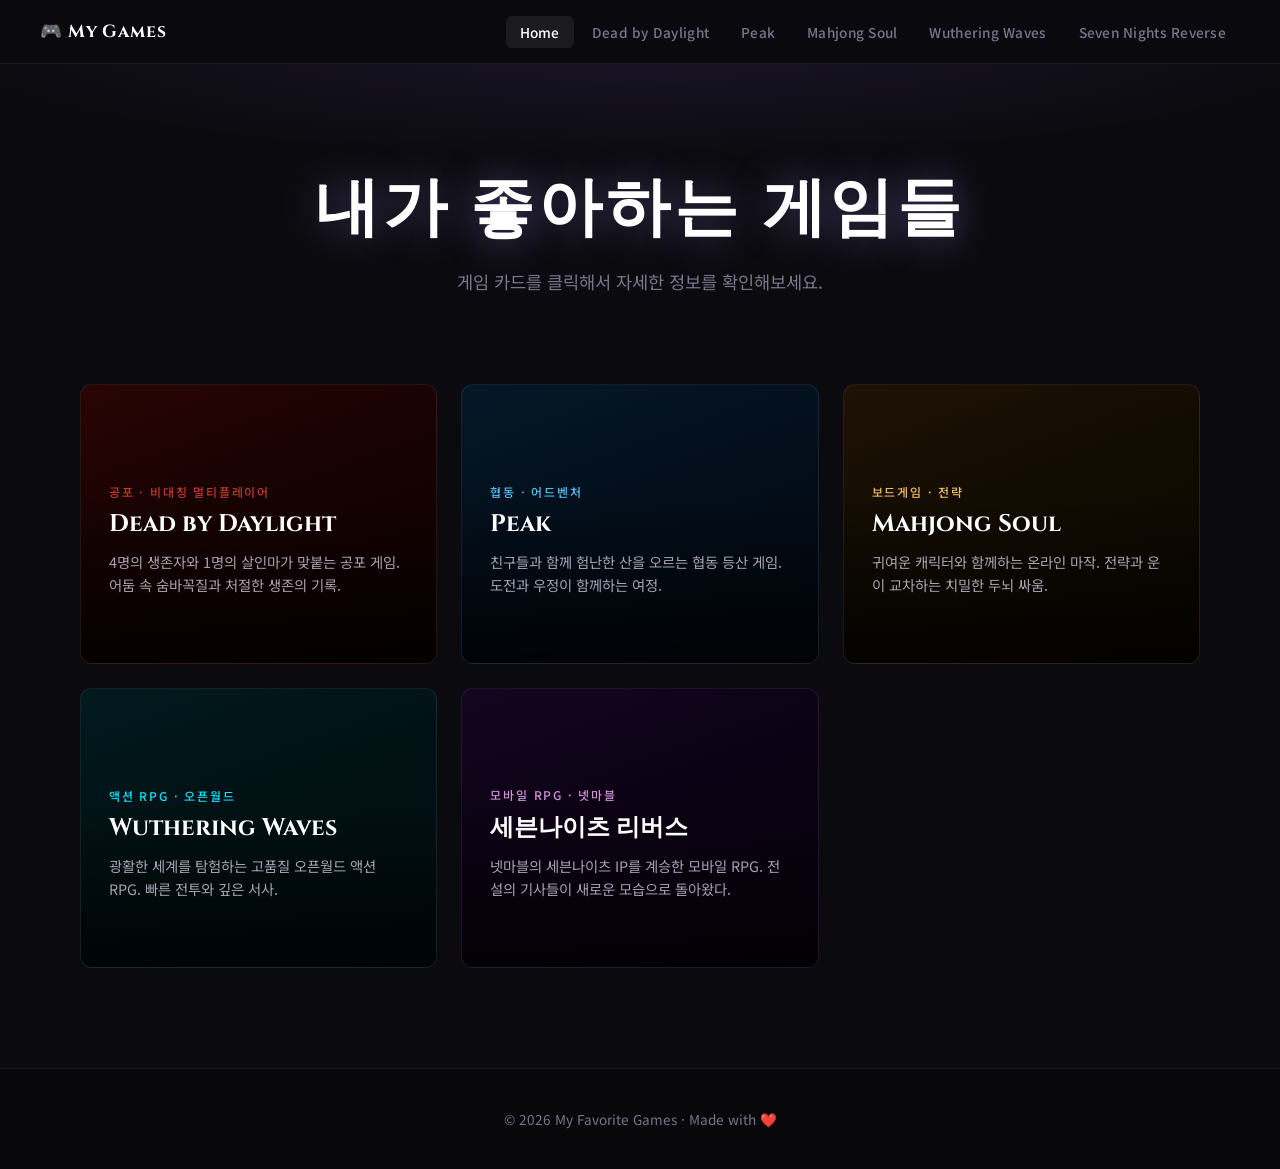
==== commit 50006ef4: "Fix Seven Knights Reverse page with correct Netmarble game info Replace placeholder content with acc" ====
--- a/index.html
+++ b/index.html
@@ -67,9 +67,9 @@
 
       <a href="seven.html" class="game-card seven">
         <div class="card-overlay">
-          <div class="card-genre">RPG · 서사</div>
-          <h2>Seven Nights Reverse</h2>
-          <p>일곱 밤에 펼쳐지는 역전의 드라마. 정교한 세계관과 깊은 스토리가 돋보이는 RPG.</p>
+          <div class="card-genre">모바일 RPG · 넷마블</div>
+          <h2>세븐나이츠 리버스</h2>
+          <p>넷마블의 세븐나이츠 IP를 계승한 모바일 RPG. 전설의 기사들이 새로운 모습으로 돌아왔다.</p>
           <span class="card-btn">자세히 보기 →</span>
         </div>
       </a>
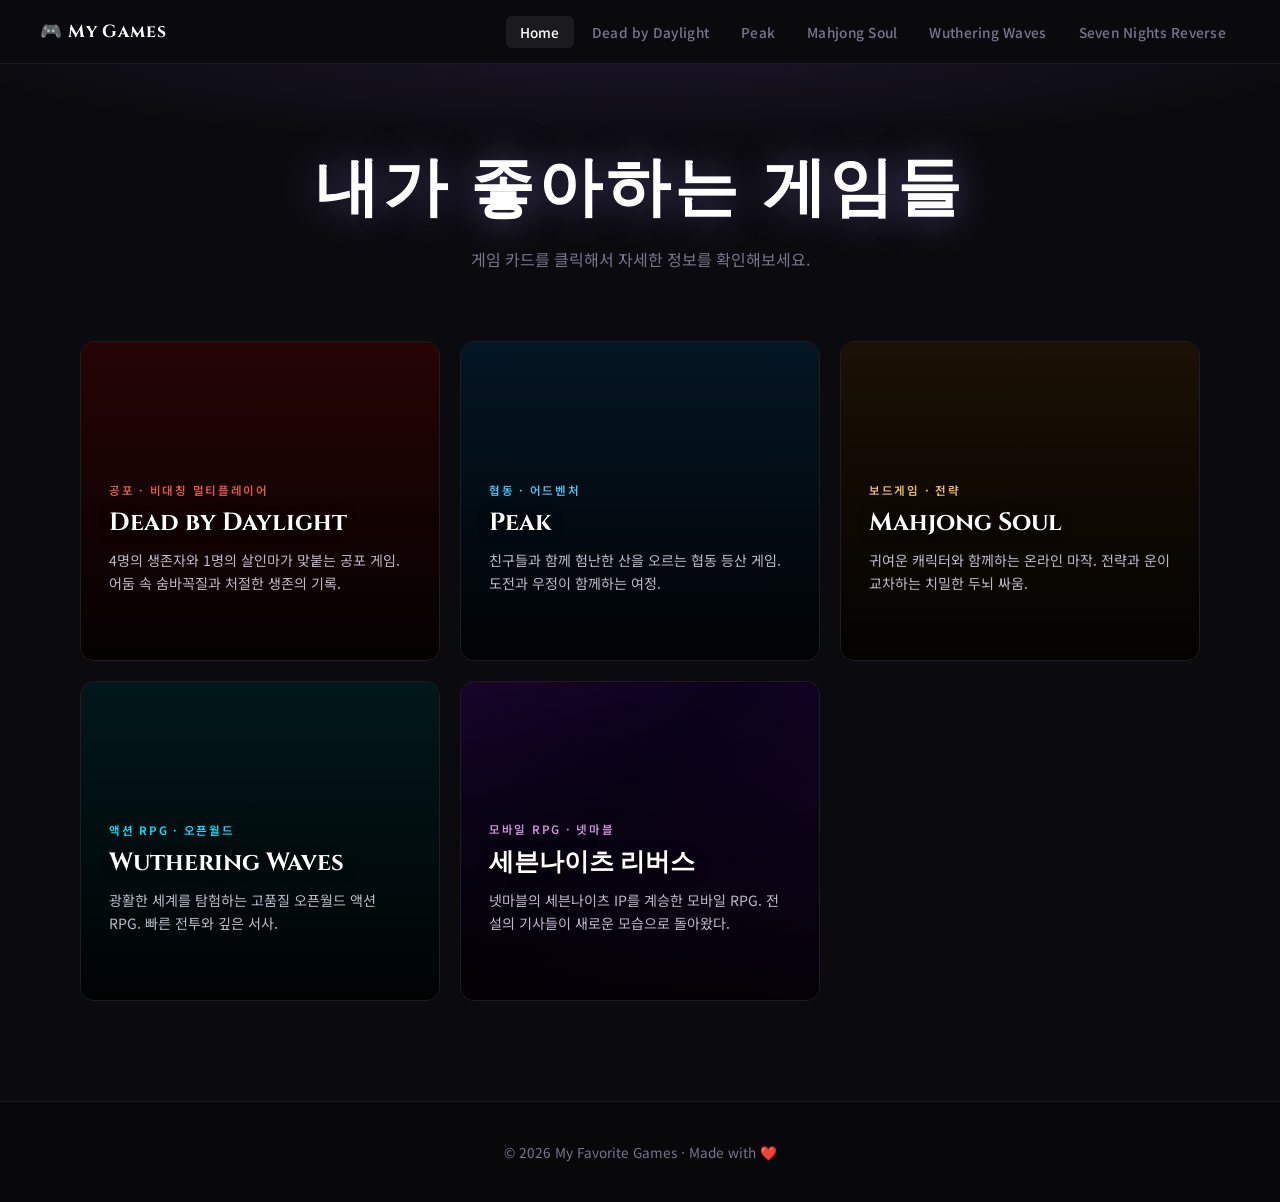
==== commit 40fd27d0: "Add game images to hero sections and home page cards Use Steam CDN library hero images as full-bleed" ====
--- a/index.html
+++ b/index.html
@@ -30,6 +30,7 @@
     <section class="game-grid">
 
       <a href="dbd.html" class="game-card dbd">
+        <div class="card-img" style="background-image: url('https://cdn.cloudflare.steamstatic.com/steam/apps/381210/capsule_616x353.jpg');"></div>
         <div class="card-overlay">
           <div class="card-genre">공포 · 비대칭 멀티플레이어</div>
           <h2>Dead by Daylight</h2>
@@ -39,6 +40,7 @@
       </a>
 
       <a href="peak.html" class="game-card peak">
+        <div class="card-img" style="background-image: url('https://cdn.cloudflare.steamstatic.com/steam/apps/3527290/capsule_616x353.jpg');"></div>
         <div class="card-overlay">
           <div class="card-genre">협동 · 어드벤처</div>
           <h2>Peak</h2>
@@ -48,6 +50,7 @@
       </a>
 
       <a href="mahjong.html" class="game-card mahjong">
+        <div class="card-img" style="background-image: url('https://cdn.cloudflare.steamstatic.com/steam/apps/1329410/capsule_616x353.jpg');"></div>
         <div class="card-overlay">
           <div class="card-genre">보드게임 · 전략</div>
           <h2>Mahjong Soul</h2>
@@ -57,6 +60,7 @@
       </a>
 
       <a href="wuthering.html" class="game-card wuthering">
+        <div class="card-img" style="background-image: url('https://cdn.cloudflare.steamstatic.com/steam/apps/3513350/capsule_616x353.jpg');"></div>
         <div class="card-overlay">
           <div class="card-genre">액션 RPG · 오픈월드</div>
           <h2>Wuthering Waves</h2>
@@ -66,6 +70,7 @@
       </a>
 
       <a href="seven.html" class="game-card seven">
+        <div class="card-img"></div>
         <div class="card-overlay">
           <div class="card-genre">모바일 RPG · 넷마블</div>
           <h2>세븐나이츠 리버스</h2>
--- a/style.css
+++ b/style.css
@@ -84,7 +84,7 @@
 /* ── HOME HERO ───────────────────────────────── */
 .hero {
   text-align: center;
-  padding: 100px 20px 70px;
+  padding: 80px 20px 50px;
   background: radial-gradient(ellipse 80% 60% at 50% -10%, rgba(120,80,200,0.15) 0%, transparent 70%);
 }
 
@@ -94,103 +94,119 @@
   font-weight: 900;
   color: #fff;
   letter-spacing: 0.06em;
-  margin-bottom: 16px;
+  margin-bottom: 14px;
   text-shadow: 0 0 40px rgba(167,139,250,0.4);
 }
 
 .hero p {
-  font-size: 1.1rem;
+  font-size: 1rem;
   color: var(--dim);
 }
 
 /* ── GAME GRID ───────────────────────────────── */
 .game-grid {
   display: grid;
-  grid-template-columns: repeat(auto-fill, minmax(300px, 1fr));
-  gap: 24px;
+  grid-template-columns: repeat(auto-fill, minmax(320px, 1fr));
+  gap: 20px;
   max-width: 1200px;
   margin: 0 auto;
   padding: 20px 40px 100px;
 }
 
+/* ── GAME CARD ───────────────────────────────── */
 .game-card {
   position: relative;
   display: block;
   text-decoration: none;
-  border-radius: 12px;
+  border-radius: 14px;
   overflow: hidden;
-  min-height: 280px;
+  min-height: 320px;
   border: 1px solid var(--border);
-  transition: transform 0.3s ease, box-shadow 0.3s ease, border-color 0.3s ease;
-}
-
-.game-card:hover {
-  transform: translateY(-6px);
-}
-
-/* 게임별 배경 그라디언트 */
-.game-card.dbd {
-  background: linear-gradient(160deg, #2a0505 0%, #180202 40%, #0d0000 100%);
-  --card-accent: #c0392b;
-}
-.game-card.dbd:hover { box-shadow: 0 12px 40px rgba(192,57,43,0.3); border-color: rgba(192,57,43,0.4); }
-
-.game-card.peak {
-  background: linear-gradient(160deg, #051828 0%, #030f1c 40%, #020810 100%);
-  --card-accent: #4fc3f7;
-}
-.game-card.peak:hover { box-shadow: 0 12px 40px rgba(79,195,247,0.25); border-color: rgba(79,195,247,0.35); }
-
-.game-card.mahjong {
-  background: linear-gradient(160deg, #1e1205 0%, #130c02 40%, #0a0600 100%);
-  --card-accent: #f0c060;
-}
-.game-card.mahjong:hover { box-shadow: 0 12px 40px rgba(240,192,96,0.25); border-color: rgba(240,192,96,0.35); }
-
-.game-card.wuthering {
-  background: linear-gradient(160deg, #021a1e 0%, #011215 40%, #000c0e 100%);
-  --card-accent: #00e5ff;
-}
-.game-card.wuthering:hover { box-shadow: 0 12px 40px rgba(0,229,255,0.25); border-color: rgba(0,229,255,0.35); }
-
-.game-card.seven {
-  background: linear-gradient(160deg, #140520 0%, #0d0215 40%, #07010e 100%);
-  --card-accent: #ce93d8;
-}
-.game-card.seven:hover { box-shadow: 0 12px 40px rgba(206,147,216,0.25); border-color: rgba(206,147,216,0.35); }
-
-.game-card .card-overlay {
+  transition: transform 0.35s ease, box-shadow 0.35s ease, border-color 0.35s ease;
+}
+
+.game-card:hover { transform: translateY(-8px) scale(1.01); }
+
+/* 이미지 레이어 — 호버 시 확대 */
+.card-img {
+  position: absolute;
+  inset: 0;
+  background-size: cover;
+  background-position: center;
+  transition: transform 0.6s ease;
+}
+.game-card:hover .card-img { transform: scale(1.08); }
+
+/* 그라디언트 오버레이 */
+.card-overlay {
   position: absolute;
   inset: 0;
   display: flex;
   flex-direction: column;
   justify-content: flex-end;
   padding: 28px 28px 32px;
-  background: linear-gradient(to top, rgba(0,0,0,0.7) 0%, transparent 60%);
+  background: linear-gradient(
+    to top,
+    rgba(0,0,0,0.88) 0%,
+    rgba(0,0,0,0.5) 50%,
+    rgba(0,0,0,0.1) 100%
+  );
+  transition: background 0.3s ease;
+}
+.game-card:hover .card-overlay {
+  background: linear-gradient(
+    to top,
+    rgba(0,0,0,0.92) 0%,
+    rgba(0,0,0,0.55) 50%,
+    rgba(0,0,0,0.15) 100%
+  );
+}
+
+/* 게임별 accent 색상 */
+.game-card.dbd       { --card-accent: #e05c4a; }
+.game-card.peak      { --card-accent: #4fc3f7; }
+.game-card.mahjong   { --card-accent: #f0c060; }
+.game-card.wuthering { --card-accent: #00e5ff; }
+.game-card.seven     { --card-accent: #ce93d8; }
+
+.game-card.dbd:hover       { box-shadow: 0 16px 50px rgba(224,92,74,0.35);  border-color: rgba(224,92,74,0.4); }
+.game-card.peak:hover      { box-shadow: 0 16px 50px rgba(79,195,247,0.3);  border-color: rgba(79,195,247,0.4); }
+.game-card.mahjong:hover   { box-shadow: 0 16px 50px rgba(240,192,96,0.3);  border-color: rgba(240,192,96,0.4); }
+.game-card.wuthering:hover { box-shadow: 0 16px 50px rgba(0,229,255,0.3);   border-color: rgba(0,229,255,0.4); }
+.game-card.seven:hover     { box-shadow: 0 16px 50px rgba(206,147,216,0.3); border-color: rgba(206,147,216,0.4); }
+
+/* 이미지 없는 게임 폴백 배경 */
+.game-card.dbd .card-img       { background-color: #2a0505; }
+.game-card.peak .card-img      { background-color: #051828; }
+.game-card.mahjong .card-img   { background-color: #1e1205; }
+.game-card.wuthering .card-img { background-color: #021a1e; }
+.game-card.seven .card-img {
+  background: linear-gradient(135deg, #1a0530 0%, #0d0220 40%, #200535 100%);
 }
 
 .card-genre {
-  font-size: 0.75rem;
+  font-size: 0.72rem;
   letter-spacing: 0.15em;
   text-transform: uppercase;
   color: var(--card-accent);
   margin-bottom: 8px;
-  font-weight: 500;
+  font-weight: 600;
 }
 
 .game-card h2 {
   font-family: 'Cinzel', serif;
-  font-size: 1.5rem;
+  font-size: 1.55rem;
   color: #fff;
   margin-bottom: 10px;
   font-weight: 700;
+  text-shadow: 0 2px 12px rgba(0,0,0,0.6);
 }
 
 .game-card p {
-  font-size: 0.9rem;
-  color: rgba(220,215,235,0.75);
-  line-height: 1.6;
-  margin-bottom: 16px;
+  font-size: 0.88rem;
+  color: rgba(230,225,245,0.82);
+  line-height: 1.65;
+  margin-bottom: 14px;
 }
 
 .card-btn {
@@ -198,33 +214,51 @@
   font-size: 0.8rem;
   color: var(--card-accent);
   letter-spacing: 0.05em;
-  font-weight: 500;
+  font-weight: 600;
   opacity: 0;
-  transform: translateX(-8px);
+  transform: translateX(-6px);
   transition: opacity 0.25s, transform 0.25s;
 }
-
-.game-card:hover .card-btn {
-  opacity: 1;
-  transform: translateX(0);
-}
-
-/* ── GAME PAGE COMMON ────────────────────────── */
+.game-card:hover .card-btn { opacity: 1; transform: translateX(0); }
+
+/* ── GAME PAGE HERO ──────────────────────────── */
 .page-hero {
   position: relative;
   text-align: center;
-  padding: 90px 24px 70px;
+  min-height: 520px;
+  display: flex;
+  flex-direction: column;
+  align-items: center;
+  justify-content: center;
+  padding: 100px 24px 80px;
   overflow: hidden;
-  border-bottom: 1px solid var(--border);
-}
-
-.page-hero::before {
+}
+
+/* 배경 이미지 레이어 */
+.page-hero-bg {
+  position: absolute;
+  inset: 0;
+  background-size: cover;
+  background-position: center top;
+  filter: brightness(0.35) saturate(1.3);
+  transform: scale(1.03);
+  transition: transform 8s ease;
+  z-index: 0;
+}
+.page-hero:hover .page-hero-bg { transform: scale(1.06); }
+
+/* 그라디언트 오버레이 */
+.page-hero::after {
   content: '';
   position: absolute;
   inset: 0;
-  background: radial-gradient(ellipse 70% 80% at 50% -20%, var(--hero-glow, rgba(120,80,200,0.2)) 0%, transparent 70%);
-  pointer-events: none;
-}
+  background:
+    linear-gradient(to bottom, rgba(0,0,0,0.3) 0%, rgba(0,0,0,0.15) 40%, rgba(0,0,0,0.7) 100%),
+    radial-gradient(ellipse 70% 80% at 50% 0%, var(--hero-glow, rgba(120,80,200,0.25)) 0%, transparent 70%);
+  z-index: 1;
+}
+
+.page-hero > * { position: relative; z-index: 2; }
 
 .page-tag {
   display: inline-block;
@@ -233,30 +267,35 @@
   text-transform: uppercase;
   color: var(--accent);
   border: 1px solid var(--accent);
-  padding: 4px 14px;
+  padding: 5px 16px;
   border-radius: 20px;
   margin-bottom: 24px;
-  opacity: 0.85;
+  opacity: 0.9;
+  backdrop-filter: blur(4px);
+  background: rgba(0,0,0,0.25);
 }
 
 .page-hero h1 {
   font-family: 'Cinzel', serif;
-  font-size: clamp(2rem, 6vw, 4.5rem);
+  font-size: clamp(2.2rem, 7vw, 5rem);
   font-weight: 900;
   color: #fff;
   letter-spacing: 0.06em;
   margin-bottom: 20px;
-  text-shadow: 0 0 50px var(--hero-glow, rgba(120,80,200,0.5));
-  line-height: 1.15;
+  text-shadow:
+    0 0 40px var(--hero-glow, rgba(120,80,200,0.6)),
+    0 4px 20px rgba(0,0,0,0.8);
+  line-height: 1.1;
 }
 
 .page-hero p {
   font-size: 1.1rem;
-  color: var(--dim);
-  max-width: 620px;
+  color: rgba(220,215,235,0.85);
+  max-width: 580px;
   margin: 0 auto;
   line-height: 1.7;
   font-style: italic;
+  text-shadow: 0 2px 8px rgba(0,0,0,0.6);
 }
 
 /* ── CONTENT SECTIONS ────────────────────────── */
@@ -343,7 +382,7 @@
   border-left: 3px solid var(--accent);
   border-radius: 0 10px 10px 0;
   padding: 28px 32px;
-  margin: 40px 0;
+  margin: 24px 0;
 }
 
 .highlight-box h3 {
@@ -383,16 +422,16 @@
 .stat-value {
   display: block;
   font-family: 'Cinzel', serif;
-  font-size: 2rem;
+  font-size: 1.6rem;
   font-weight: 900;
   color: var(--accent);
   margin-bottom: 6px;
 }
 
 .stat-label {
-  font-size: 0.78rem;
-  color: var(--dim);
-  letter-spacing: 0.08em;
+  font-size: 0.75rem;
+  color: var(--dim);
+  letter-spacing: 0.06em;
 }
 
 /* ── FOOTER ──────────────────────────────────── */
@@ -423,8 +462,10 @@
   .nav-links a { padding: 12px 24px; border-radius: 0; }
   .hamburger { display: block; }
   .game-grid { padding: 20px 20px 60px; }
+  .game-grid { grid-template-columns: 1fr; }
   .content-section { padding: 50px 24px; }
   .stats-row { flex-direction: column; }
   .stat-item { border-right: none; border-bottom: 1px solid var(--border); }
   .stat-item:last-child { border-bottom: none; }
-}
+  .page-hero { min-height: 380px; }
+}
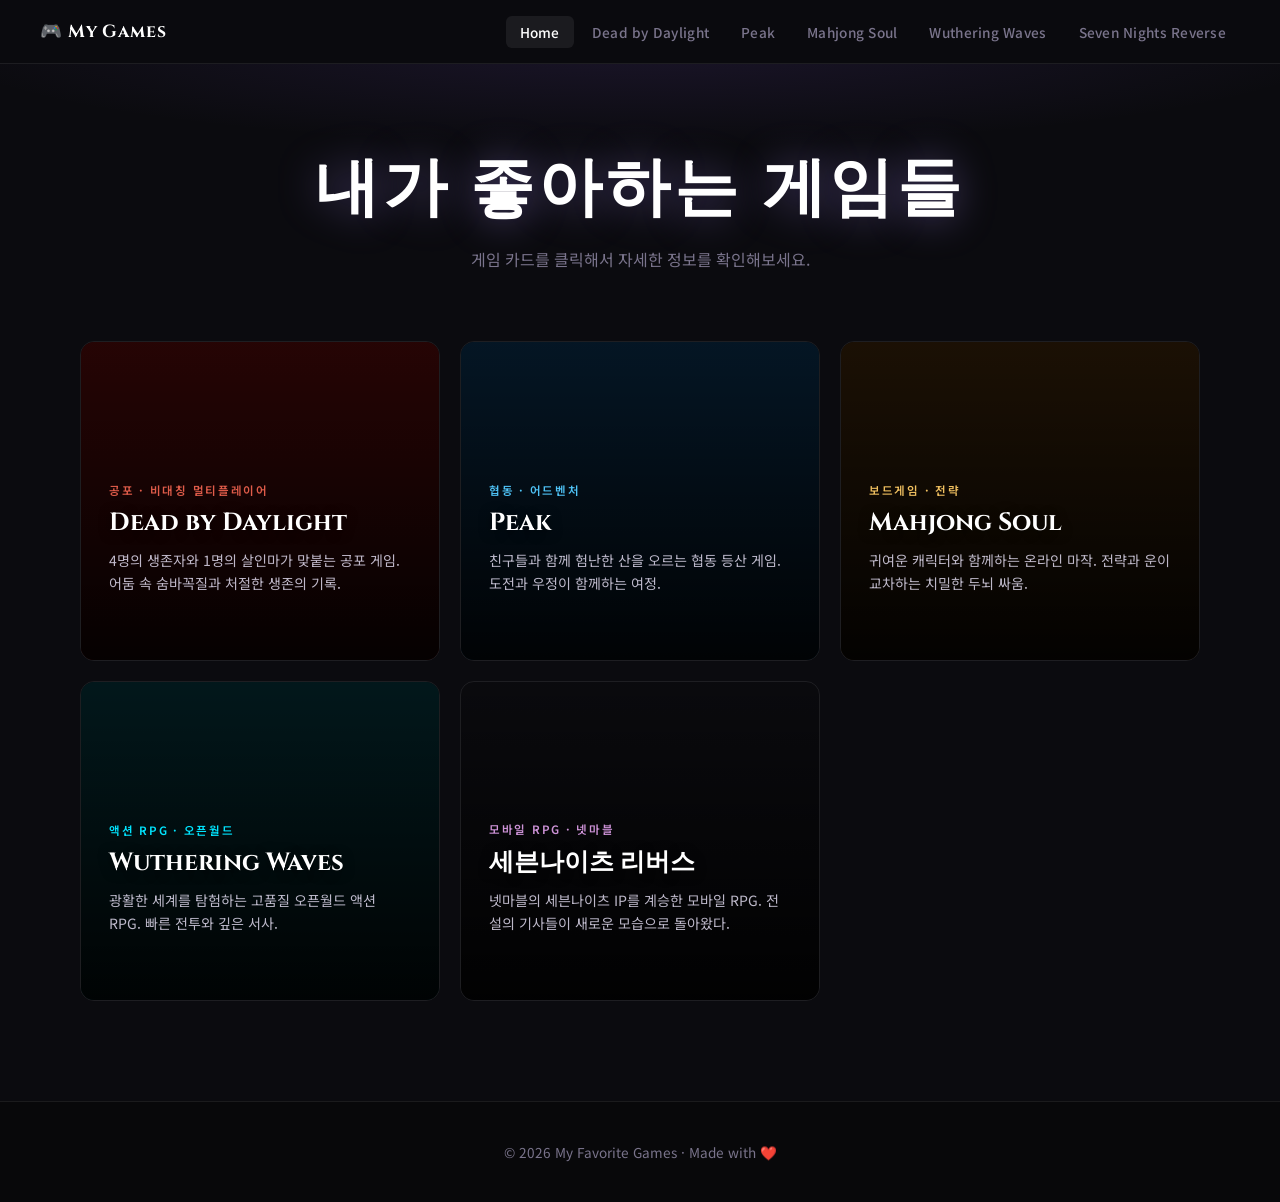
==== commit 2d13fd29: "Fix hero background images not showing on game pages Bug: .page-hero > * selector was overriding .pa" ====
--- a/index.html
+++ b/index.html
@@ -40,7 +40,7 @@
       </a>
 
       <a href="peak.html" class="game-card peak">
-        <div class="card-img" style="background-image: url('https://cdn.cloudflare.steamstatic.com/steam/apps/3527290/capsule_616x353.jpg');"></div>
+        <div class="card-img" style="background-image: url('https://cdn.cloudflare.steamstatic.com/steam/apps/3527290/library_hero.jpg');"></div>
         <div class="card-overlay">
           <div class="card-genre">협동 · 어드벤처</div>
           <h2>Peak</h2>
@@ -60,7 +60,7 @@
       </a>
 
       <a href="wuthering.html" class="game-card wuthering">
-        <div class="card-img" style="background-image: url('https://cdn.cloudflare.steamstatic.com/steam/apps/3513350/capsule_616x353.jpg');"></div>
+        <div class="card-img" style="background-image: url('https://cdn.cloudflare.steamstatic.com/steam/apps/3513350/library_hero.jpg');"></div>
         <div class="card-overlay">
           <div class="card-genre">액션 RPG · 오픈월드</div>
           <h2>Wuthering Waves</h2>
@@ -70,7 +70,7 @@
       </a>
 
       <a href="seven.html" class="game-card seven">
-        <div class="card-img"></div>
+        <div class="card-img" style="background-image: url('https://sgimage.netmarble.com/mobile/game/tskgb/brand/v1/img/d2e77372697b.jpg');"></div>
         <div class="card-overlay">
           <div class="card-genre">모바일 RPG · 넷마블</div>
           <h2>세븐나이츠 리버스</h2>
--- a/style.css
+++ b/style.css
@@ -258,7 +258,7 @@
   z-index: 1;
 }
 
-.page-hero > * { position: relative; z-index: 2; }
+.page-hero > *:not(.page-hero-bg) { position: relative; z-index: 2; }
 
 .page-tag {
   display: inline-block;
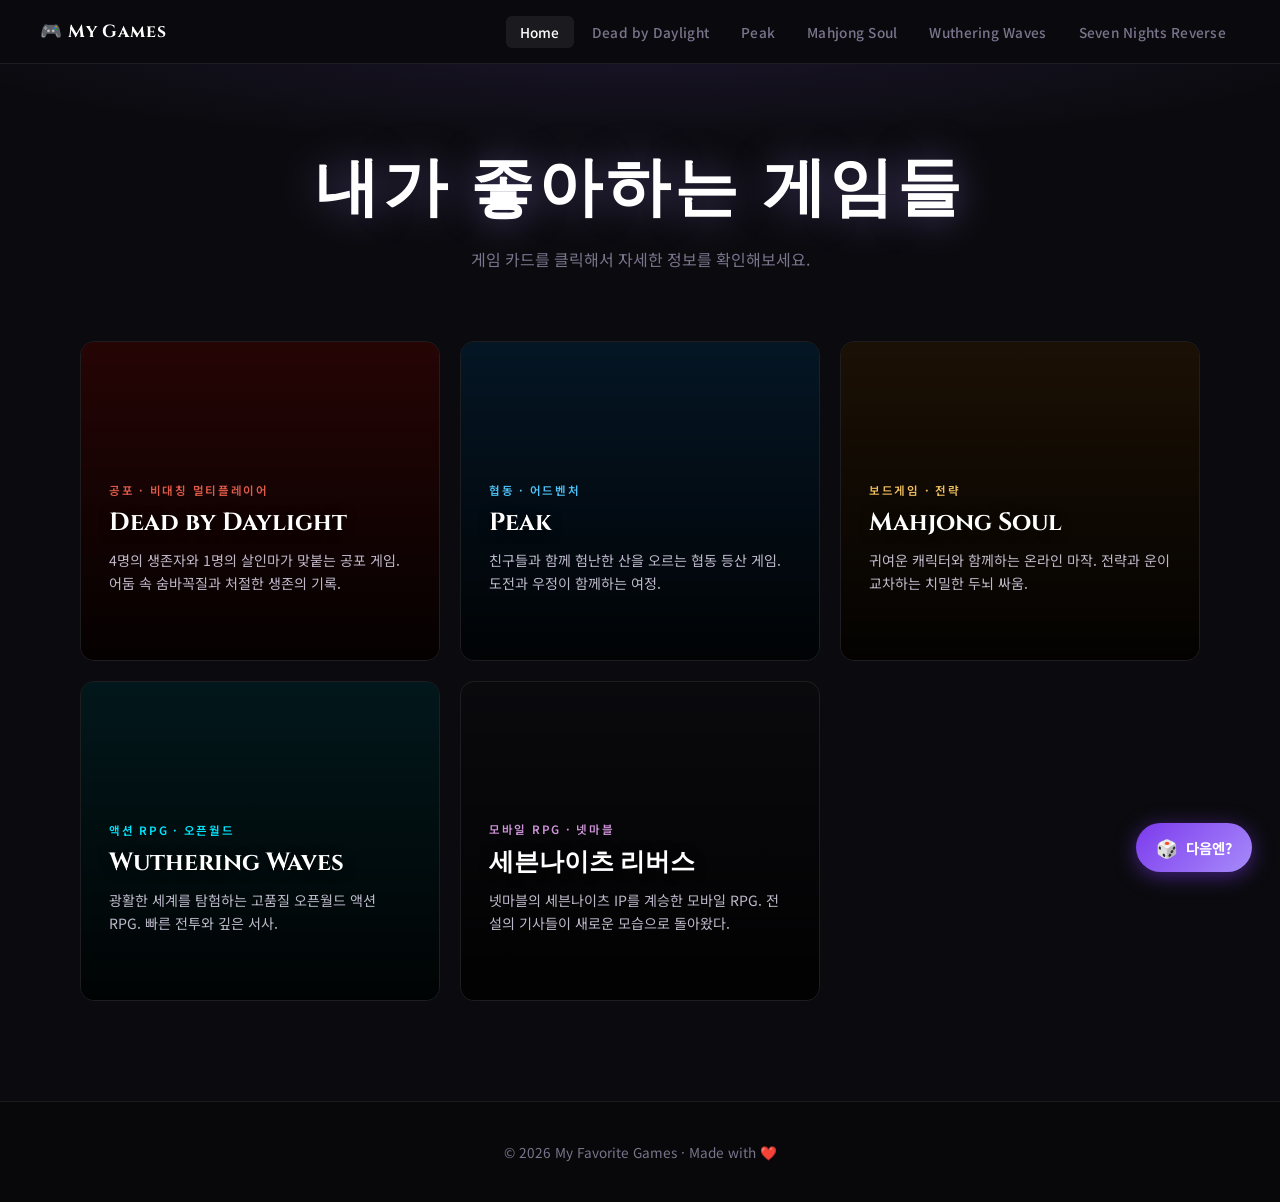
==== commit 7ed54405: "세븐나이츠 배경 이미지 변경 및 게임 추천 배너 추가 - index.html, seven.html: 세븐나이츠 리버스 이미지를 신규 URL로 교체 - 우측 하단 고정 배너 버튼 추" ====
--- a/index.html
+++ b/index.html
@@ -70,7 +70,7 @@
       </a>
 
       <a href="seven.html" class="game-card seven">
-        <div class="card-img" style="background-image: url('https://sgimage.netmarble.com/mobile/game/tskgb/brand/v1/img/d2e77372697b.jpg');"></div>
+        <div class="card-img" style="background-image: url('https://sgimage.netmarble.com/images/netmarble/tskgb/20250521/f1xd1747818326238.jpg');"></div>
         <div class="card-overlay">
           <div class="card-genre">모바일 RPG · 넷마블</div>
           <h2>세븐나이츠 리버스</h2>
--- a/style.css
+++ b/style.css
@@ -443,6 +443,131 @@
   font-size: 0.85rem;
   background: rgba(0,0,0,0.3);
 }
+
+/* ── GAME BANNER ─────────────────────────────── */
+#game-banner {
+  position: fixed;
+  bottom: 28px;
+  right: 28px;
+  z-index: 9000;
+  display: flex;
+  flex-direction: column;
+  align-items: flex-end;
+  gap: 10px;
+}
+
+#banner-btn {
+  display: flex;
+  align-items: center;
+  gap: 8px;
+  background: linear-gradient(135deg, #7c3aed, #a78bfa);
+  border: none;
+  border-radius: 50px;
+  padding: 12px 20px;
+  color: #fff;
+  font-size: 0.9rem;
+  font-weight: 700;
+  cursor: pointer;
+  box-shadow: 0 4px 20px rgba(124,58,237,0.5);
+  transition: transform 0.2s, box-shadow 0.2s;
+  font-family: 'Noto Sans KR', sans-serif;
+}
+
+#banner-btn:hover {
+  transform: translateY(-3px);
+  box-shadow: 0 8px 28px rgba(124,58,237,0.65);
+}
+
+.banner-icon { font-size: 1.1rem; }
+
+#banner-popup {
+  background: var(--dark2, #13131a);
+  border: 1px solid rgba(167,139,250,0.25);
+  border-radius: 14px;
+  padding: 20px;
+  width: 260px;
+  box-shadow: 0 12px 40px rgba(0,0,0,0.6), 0 0 0 1px rgba(167,139,250,0.1);
+}
+
+#banner-popup[hidden] { display: none; }
+
+.popup-header {
+  display: flex;
+  justify-content: space-between;
+  align-items: center;
+  margin-bottom: 14px;
+}
+
+.popup-title {
+  font-size: 0.8rem;
+  letter-spacing: 0.15em;
+  text-transform: uppercase;
+  color: #a78bfa;
+  font-weight: 600;
+}
+
+.popup-close {
+  background: none;
+  border: none;
+  color: #7a748c;
+  cursor: pointer;
+  font-size: 0.9rem;
+  padding: 2px 6px;
+  border-radius: 4px;
+  transition: color 0.2s, background 0.2s;
+}
+
+.popup-close:hover { color: #fff; background: rgba(255,255,255,0.08); }
+
+.popup-result {
+  min-height: 64px;
+  display: flex;
+  flex-direction: column;
+  align-items: center;
+  justify-content: center;
+  background: rgba(0,0,0,0.25);
+  border-radius: 8px;
+  padding: 14px 12px;
+  margin-bottom: 14px;
+  text-align: center;
+  gap: 6px;
+}
+
+.popup-hint {
+  font-size: 0.82rem;
+  color: #7a748c;
+  line-height: 1.5;
+}
+
+.popup-game {
+  font-size: 1.05rem;
+  font-weight: 700;
+  color: #fff;
+  line-height: 1.35;
+  word-break: break-word;
+}
+
+.popup-count {
+  font-size: 0.72rem;
+  color: #7a748c;
+}
+
+.recommend-btn {
+  width: 100%;
+  background: linear-gradient(135deg, #7c3aed, #a78bfa);
+  border: none;
+  border-radius: 8px;
+  padding: 11px;
+  color: #fff;
+  font-size: 0.88rem;
+  font-weight: 700;
+  cursor: pointer;
+  transition: opacity 0.2s, transform 0.2s;
+  font-family: 'Noto Sans KR', sans-serif;
+}
+
+.recommend-btn:hover { opacity: 0.9; transform: translateY(-1px); }
+.recommend-btn:active { transform: translateY(0); }
 
 /* ── RESPONSIVE ──────────────────────────────── */
 @media (max-width: 768px) {
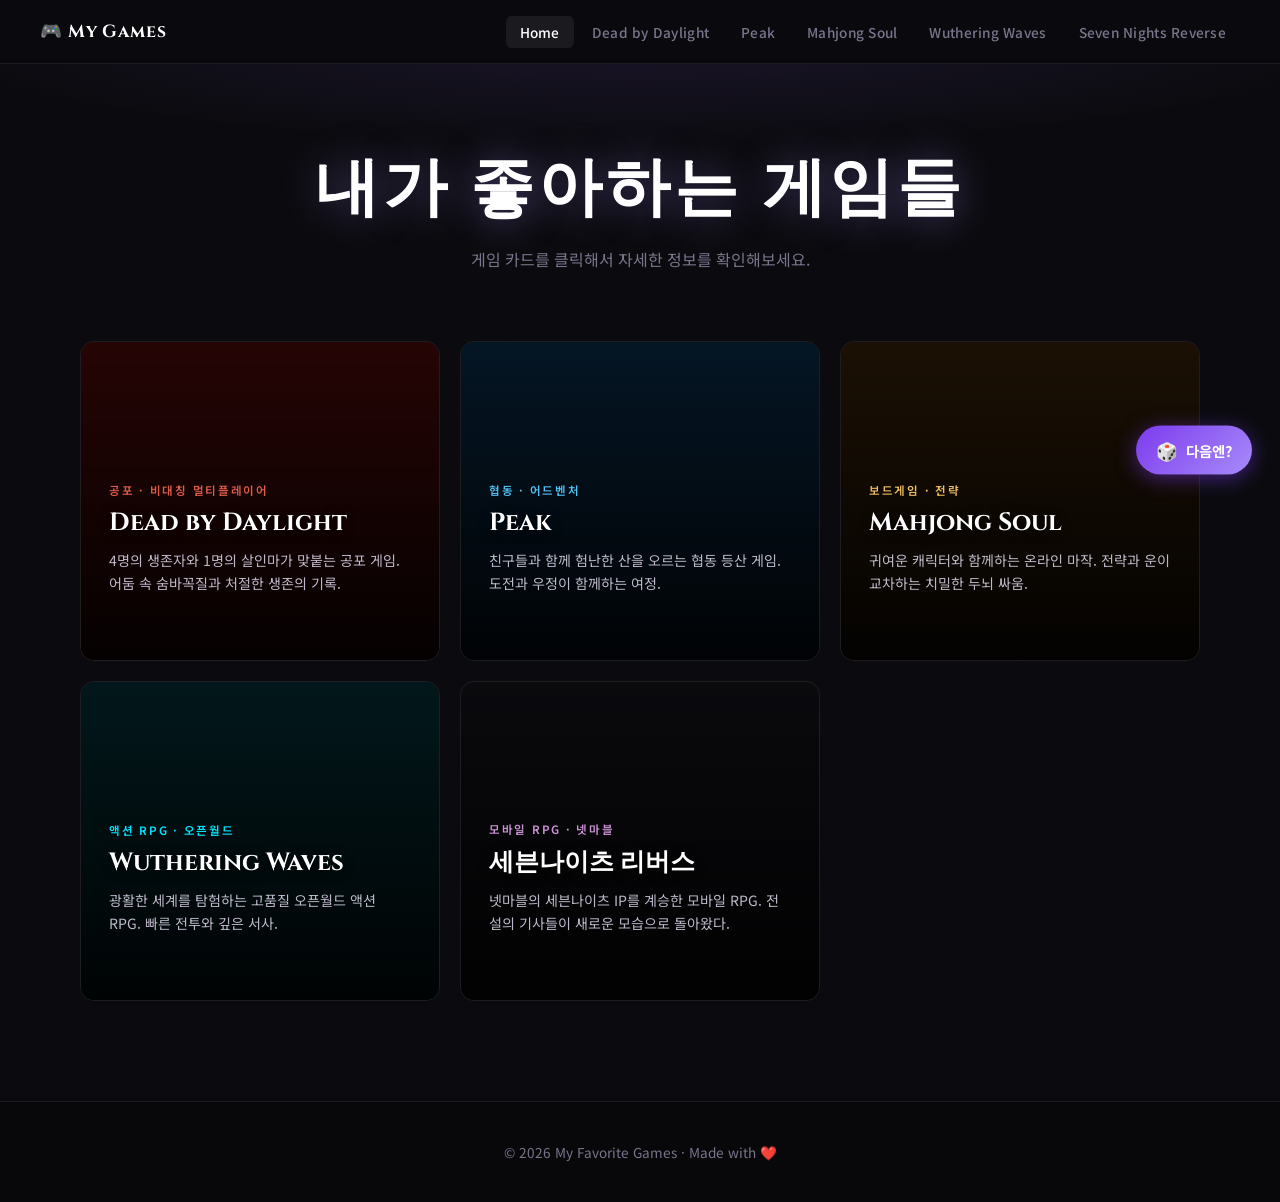
==== commit 01ffbf36: "카드 이미지 중앙 정렬 및 배너 버튼 우측 중앙으로 이동 - 세븐나이츠 카드 이미지 background-position을 center center로 명시 - 게임 추천 배너를 하단" ====
--- a/index.html
+++ b/index.html
@@ -70,7 +70,7 @@
       </a>
 
       <a href="seven.html" class="game-card seven">
-        <div class="card-img" style="background-image: url('https://sgimage.netmarble.com/images/netmarble/tskgb/20250521/f1xd1747818326238.jpg');"></div>
+        <div class="card-img" style="background-image: url('https://sgimage.netmarble.com/images/netmarble/tskgb/20250521/f1xd1747818326238.jpg'); background-position: center center;"></div>
         <div class="card-overlay">
           <div class="card-genre">모바일 RPG · 넷마블</div>
           <h2>세븐나이츠 리버스</h2>
--- a/style.css
+++ b/style.css
@@ -447,13 +447,10 @@
 /* ── GAME BANNER ─────────────────────────────── */
 #game-banner {
   position: fixed;
-  bottom: 28px;
+  top: 50%;
   right: 28px;
+  transform: translateY(-50%);
   z-index: 9000;
-  display: flex;
-  flex-direction: column;
-  align-items: flex-end;
-  gap: 10px;
 }
 
 #banner-btn {
@@ -481,6 +478,9 @@
 .banner-icon { font-size: 1.1rem; }
 
 #banner-popup {
+  position: absolute;
+  bottom: calc(100% + 12px);
+  right: 0;
   background: var(--dark2, #13131a);
   border: 1px solid rgba(167,139,250,0.25);
   border-radius: 14px;
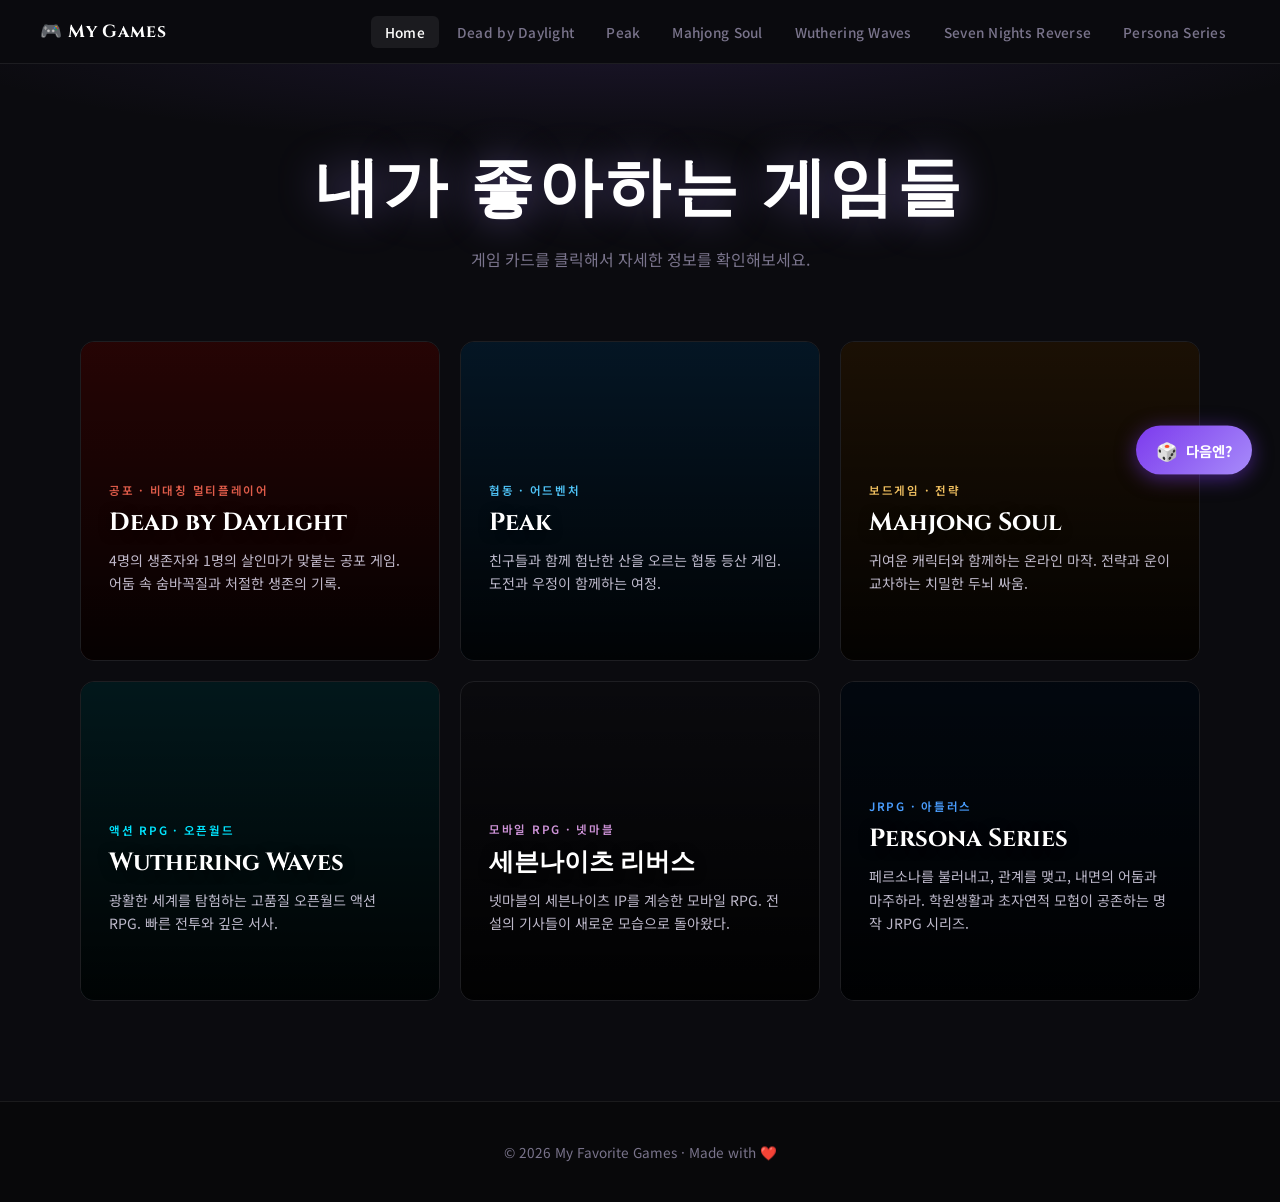
==== commit 9d2a33d5: "Add Persona Series card and Steam links to game pages - Add persona.html with P3 Reload / P4 Golden " ====
--- a/index.html
+++ b/index.html
@@ -17,6 +17,7 @@
       <li><a href="mahjong.html">Mahjong Soul</a></li>
       <li><a href="wuthering.html">Wuthering Waves</a></li>
       <li><a href="seven.html">Seven Nights Reverse</a></li>
+      <li><a href="persona.html">Persona Series</a></li>
     </ul>
     <div class="hamburger" onclick="toggleMenu()">&#9776;</div>
   </nav>
@@ -79,6 +80,16 @@
         </div>
       </a>
 
+      <a href="persona.html" class="game-card persona">
+        <div class="card-img" style="background-image: url('https://cdn.cloudflare.steamstatic.com/steam/apps/2161700/capsule_616x353.jpg');"></div>
+        <div class="card-overlay">
+          <div class="card-genre">JRPG · 아틀러스</div>
+          <h2>Persona Series</h2>
+          <p>페르소나를 불러내고, 관계를 맺고, 내면의 어둠과 마주하라. 학원생활과 초자연적 모험이 공존하는 명작 JRPG 시리즈.</p>
+          <span class="card-btn">자세히 보기 →</span>
+        </div>
+      </a>
+
     </section>
   </main>
 
--- a/style.css
+++ b/style.css
@@ -168,12 +168,14 @@
 .game-card.mahjong   { --card-accent: #f0c060; }
 .game-card.wuthering { --card-accent: #00e5ff; }
 .game-card.seven     { --card-accent: #ce93d8; }
+.game-card.persona   { --card-accent: #4a9eff; }
 
 .game-card.dbd:hover       { box-shadow: 0 16px 50px rgba(224,92,74,0.35);  border-color: rgba(224,92,74,0.4); }
 .game-card.peak:hover      { box-shadow: 0 16px 50px rgba(79,195,247,0.3);  border-color: rgba(79,195,247,0.4); }
 .game-card.mahjong:hover   { box-shadow: 0 16px 50px rgba(240,192,96,0.3);  border-color: rgba(240,192,96,0.4); }
 .game-card.wuthering:hover { box-shadow: 0 16px 50px rgba(0,229,255,0.3);   border-color: rgba(0,229,255,0.4); }
 .game-card.seven:hover     { box-shadow: 0 16px 50px rgba(206,147,216,0.3); border-color: rgba(206,147,216,0.4); }
+.game-card.persona:hover   { box-shadow: 0 16px 50px rgba(74,158,255,0.35); border-color: rgba(74,158,255,0.4); }
 
 /* 이미지 없는 게임 폴백 배경 */
 .game-card.dbd .card-img       { background-color: #2a0505; }
@@ -183,6 +185,7 @@
 .game-card.seven .card-img {
   background: linear-gradient(135deg, #1a0530 0%, #0d0220 40%, #200535 100%);
 }
+.game-card.persona .card-img { background-color: #020810; }
 
 .card-genre {
   font-size: 0.72rem;
@@ -568,6 +571,45 @@
 
 .recommend-btn:hover { opacity: 0.9; transform: translateY(-1px); }
 .recommend-btn:active { transform: translateY(0); }
+
+/* ── STEAM LINKS ─────────────────────────────── */
+.steam-links {
+  display: flex;
+  flex-wrap: wrap;
+  gap: 12px;
+  margin-top: 32px;
+}
+
+.steam-btn {
+  display: inline-flex;
+  align-items: center;
+  gap: 9px;
+  background: #1b2838;
+  border: 1px solid rgba(102,192,244,0.3);
+  border-radius: 8px;
+  padding: 10px 20px;
+  color: #66c0f4;
+  text-decoration: none;
+  font-size: 0.85rem;
+  font-weight: 600;
+  letter-spacing: 0.02em;
+  transition: background 0.2s, border-color 0.2s, transform 0.2s, color 0.2s;
+  font-family: 'Noto Sans KR', sans-serif;
+}
+
+.steam-btn:hover {
+  background: #2a475e;
+  border-color: rgba(102,192,244,0.65);
+  transform: translateY(-2px);
+  color: #c7e8ff;
+}
+
+.steam-btn .steam-icon {
+  width: 18px;
+  height: 18px;
+  flex-shrink: 0;
+  opacity: 0.85;
+}
 
 /* ── RESPONSIVE ──────────────────────────────── */
 @media (max-width: 768px) {
